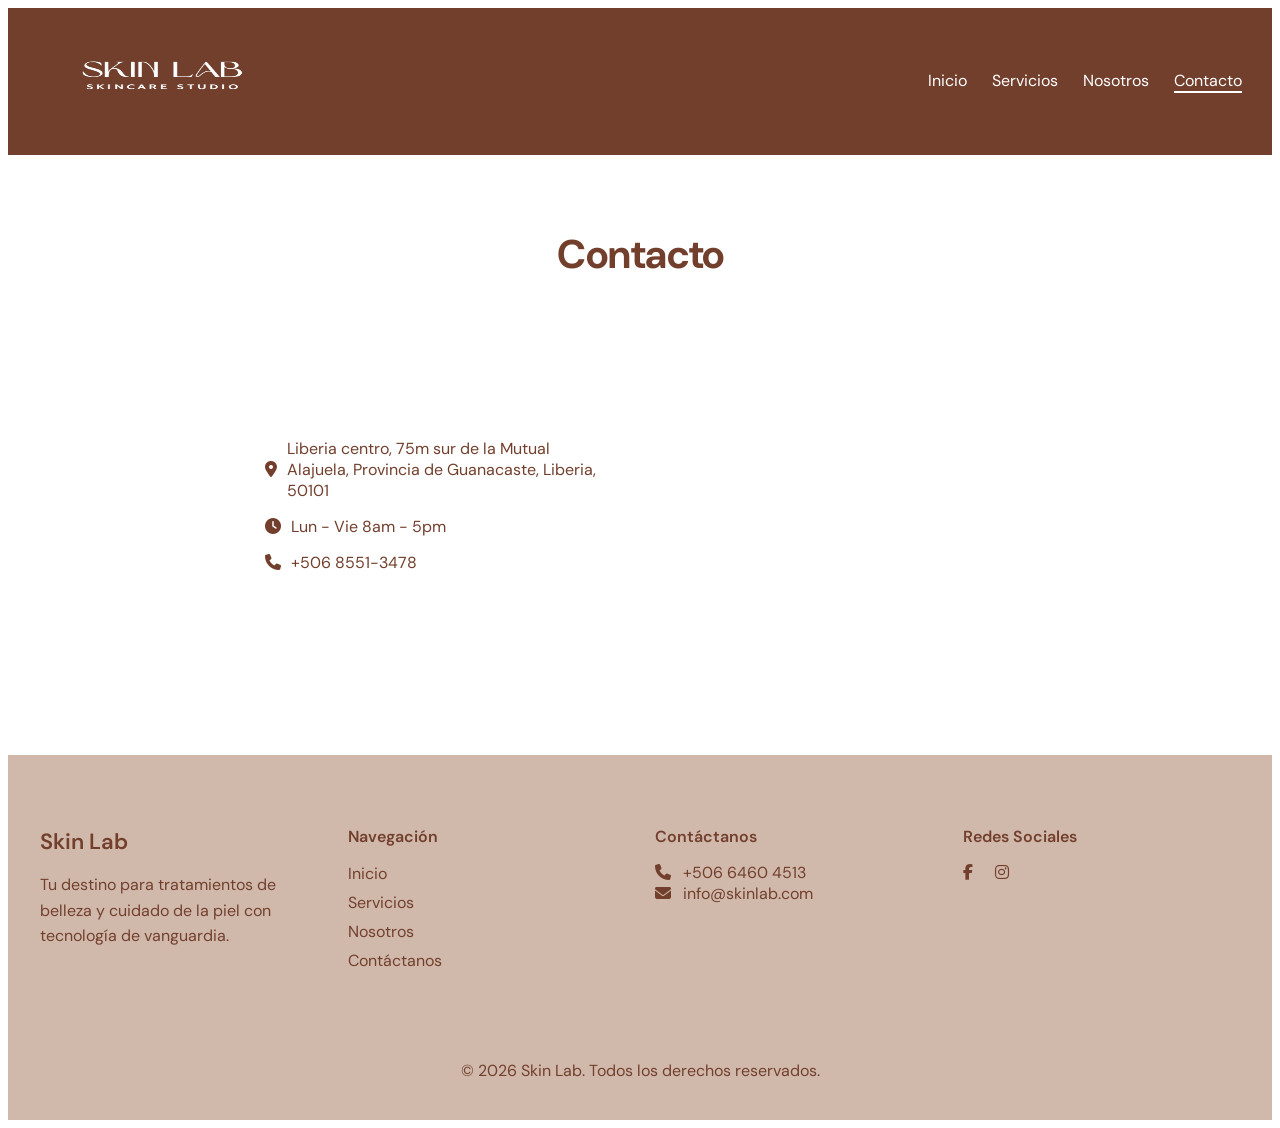
==== contacto.html @ a147cbc6 "Proyecto version 1" ====
<!DOCTYPE html>
<html lang="es">
  <head>
    <meta charset="UTF-8" />
    <meta name="viewport" content="width=device-width, initial-scale=1.0" />
    <title>SkinLab</title>
    <link rel="shortcut icon" href="imagenes/logopag.png" type="image/x-icon" />

    <link rel="preload" href="css/reset.css" as="style" />
    <link rel="stylesheet" href="css/reset.css" />

    <link rel="preload" href="css/estilos.css" as="style" />
    <link rel="stylesheet" href="css/estilos.css" />
    <link
      rel="stylesheet"
      href="https://cdnjs.cloudflare.com/ajax/libs/font-awesome/6.5.0/css/all.min.css"
    />
  </head>
  <body>
    <!-- Sección Encabezado y menú de navegación -->
    <header class="header">
      <div class="logo">
        <img
          src="imagenes/logo.png"
          width="250"
          height="100"
          alt=""
          srcset=""
        />
      </div>
      <!-- Checkbox oculto -->
      <input type="checkbox" id="menu-toggle" />

      <!-- Icono hamburguesa -->
      <label for="menu-toggle" class="menu-icon">
        <span></span>
        <span></span>
        <span></span>
      </label>

      <!-- Menú -->
      <nav class="nav">
        <a class="nav__link" href="index.html">Inicio</a>
        <a class="nav__link" href="servicios.html">Servicios</a>
        <a class="nav__link" href="nosotros.html">Nosotros</a>
        <a class="nav__link nav__link--active" href="contacto.html">Contacto</a>
      </nav>
    </header>


   <!--  ========== Sección de contenido principal============ -->
    <main>
      <section class="contacto">
  <div class="contacto__container">
    <h1 class="contacto__title">Contacto</h1>

    <div class="contacto__content">
      
      <!-- Primera columna -->
      <div class="contacto__info">
        <ul class="contacto__list">
          
          <li class="contacto__item">
            <i class="fa-solid fa-location-dot contacto__icon"></i>
            <a href="https://maps.google.com" target="_blank" class="contacto__link">
              Liberia centro, 75m sur de la Mutual Alajuela, Provincia de Guanacaste, Liberia, 50101
            </a>
          </li>

          <li class="contacto__item">
            <i class="fa-solid fa-clock contacto__icon"></i>
            <a href="#" class="contacto__link">
              Lun - Vie 8am - 5pm
            </a>
          </li>

          <li class="contacto__item">
            <i class="fa-solid fa-phone contacto__icon"></i>
            <a href="tel:+50685513478" class="contacto__link">
              +506 8551-3478
            </a>
          </li>

        </ul>
      </div>

      <!-- Segunda columna -->
      <div class="contacto__map">
        <iframe class="contacto__iframe" src="https://www.google.com/maps/embed?pb=!1m18!1m12!1m3!1d3921.2956132865966!2d-85.44239442591362!3d10.634127289506157!2m3!1f0!2f0!3f0!3m2!1i1024!2i768!4f13.1!3m3!1m2!1s0x8f757d3a0188696f%3A0xcbc134e7a88d41c4!2sSkin%20Lab!5e0!3m2!1ses-419!2scr!4v1771902107569!5m2!1ses-419!2scr" style="border:0;" allowfullscreen="" loading="lazy" border="1" ></iframe>

      </div>

    </div>
  </div>
</section>
    </main>

    

    <!-- Seccion de footer -->
    <footer class="footer">
      <div class="footer-container">
        <!-- Columna 1 -->
        <div class="footer-box">
          <h3 class="logo">Skin Lab</h3>
          <p>
            Tu destino para tratamientos de belleza y cuidado de la piel con
            tecnología de vanguardia.
          </p>
        </div>

        <!-- Columna 2 -->
        <div class="footer-box">
          <h4>Navegación</h4>
          <ul>
            <li><a href="index.html">Inicio</a></li>
            <li><a href="servicios.html">Servicios</a></li>
            <li><a href="nosotros.html">Nosotros</a></li>
            <li><a href="contacto.html">Contáctanos</a></li>
          </ul>
        </div>

        <!-- Columna 3 -->
        <div class="footer-box">
          <h4>Contáctanos</h4>
          <a href="tel:+50664604513"
            ><i class="fa-solid fa-phone"></i> +506 6460 4513</a
          >
          <a href="mailto:skinlabcr25@gmail.com"
            ><i class="fa-solid fa-envelope"></i> info@skinlab.com</a
          >
        </div>

        <!-- Columna 4 -->
        <div class="footer-box">
          <h4>Redes Sociales</h4>
          <div class="social-icons">
            <a href=""><i class="fa-brands fa-facebook-f"></i></a>
            <a href=""><i class="fa-brands fa-instagram"></i></a>
          </div>
        </div>
      </div>

      <div class="footer-bottom">
        <p>© 2026 Skin Lab. Todos los derechos reservados.</p>
      </div>
    </footer>
  </body>
</html>
---- css/estilos.css ----
/* CSS INICIALES */
/* Variables de colores y fuentes */
@import url("https://fonts.googleapis.com/css2?family=DM+Sans:ital,opsz,wght@0,9..40,100..1000;1,9..40,100..1000&display=swap");

:root {
  --negro: #000;
  --blanco: #ffffff;
  --cafe: #733f2d;
  --cafe2: #8c593b;
  --cafe3: #a67458;
  --cafe4: #bfa08e;
  --cafe5: #bf9673;
  --fuente1: "DM Sans", sans-serif;
}

/* Sirve para trabajar con multiplos de 10px  */
html {
  box-sizing: border-box;
  font-size: 62.5%;
  font-family: var(--fuente1);
}

/* Sirve para que herede el box-sizing a todas las etiquetas */
*,
*::before,
*::after {
  box-sizing: inherit;
}

body {
  font-size: 1.6rem;
}

/* ************************************* CÓDIGO ACÁ********************************** */

/* ===== HEADER GENERAL ===== */

.header {
  background: var(--cafe);
  color: var(--blanco);
  display: flex;
  align-items: center;
  justify-content: space-between;
  padding: 2rem 3rem;
  position: relative;
}

.logo {
  font-size: 2rem;
  font-weight: bold;
}

/* ===== BARRA DE NAVEGACIÓN ===== */

.nav {
  display: flex;
  gap: 25px;
}

.nav a {
  color: white;
  text-decoration: none;
  font-size: 16px;
  transition: 0.3s;
}

.nav a:hover {
  color: #f39c12;
}

.nav__link {
  text-decoration: none;
  color: #dbe913;
  transition: 0.3s ease;
}

/* Hover elegante */
.nav__link:hover {
  opacity: 0.7;
}

/* Estado ACTIVO */
.nav__link--active {
  border-bottom: 0.2rem solid var(--blanco);
}
.nav__link--inactive {
  border-bottom: none;
}

/* CHECKBOX OCULTO */

#menu-toggle {
  display: none;
}

/* ICONO HAMBURGUESA */

.menu-icon {
  display: none;
  flex-direction: column;
  cursor: pointer;
  gap: 5px;
}

.menu-icon span {
  width: 25px;
  height: 3px;
  background: white;
  transition: 0.3s;
}

/* RESPONSIVE MENÚ*/

@media (max-width: 768px) {
  .nav__link--active {
    border-bottom: none;
  }
  /* Mostrar icono */
  .menu-icon {
    display: flex;
  }

  /* Ocultar menú por defecto */
  .nav {
    position: absolute;
    top: 11rem;
    left: 0;
    width: 100%;
    background: var(--cafe);
    flex-direction: column;
    align-items: center;
    max-height: 0;
    overflow: hidden;
    transition: 0.4s ease;
  }

  .nav a {
    padding: 15px 0;
    width: 100%;
    text-align: center;
    border-top: 1px solid #333;
  }

  /* Cuando el checkbox está activo */
  #menu-toggle:checked ~ .nav {
    max-height: 300px;
  }
}

/* ===== FOOTER GENERAL ===== */
.footer {
  background-color: #bfa08ebc;
  color: var(--cafe);
  padding: 5rem 2rem 2rem;
  /* font-family: Arial, sans-serif; */
}

.footer-container {
  display: grid;
  grid-template-columns: repeat(4, 1fr);
  gap: 3rem;
  max-width: 120rem;
  margin: auto;
}

/* Títulos */
.footer h3,
.footer h4 {
  margin-bottom: 1.5rem;
  font-weight: 600;
}

/* Logo */
.logo {
  font-size: 2.2rem;
}

/* Texto */
.footer p {
  font-size: 1.6rem;
  line-height: 1.6;
}

/* Lista */
.footer ul {
  list-style: none;
  padding: 0;
}

.footer ul li {
  margin-bottom: 0.8rem;
}

.footer ul li a {
  text-decoration: none;
  color: var(--cafe);
  transition: 0.3s;
}

.footer ul li a:hover {
  opacity: 0.7;
}

/* Iconos contacto */
.footer i {
  margin-right: 0.8rem;
}

/* Redes sociales */
.social-icons a,
.footer-box a {
  text-decoration: none;
  display: inline-block;
  margin-right: 1rem;
  font-size: 1.6rem;
  color: var(--cafe);
  transition: 0.3s;
}

.social-icons a:hover {
  opacity: 0.7;
}

/* Línea inferior */
.footer-bottom {
  text-align: center;
  border-top: 0rem solid #333;
  margin-top: 4rem;
  padding-top: 1.5rem;
  font-size: 1.3rem;
}

/* ===== RESPONSIVE ===== */
@media (max-width: 768px) {
  .footer-container {
    grid-template-columns: repeat(2, 1fr);
  }
}

/* ===== SECCIOON HERO  ===== */

.hero {
  min-height: 100vh;

  display: flex;
  align-items: center;
  justify-content: center;

  padding: 40px 20px;

  background: white;
}

.hero__container {
  display: flex;
  align-items: center;
  justify-content: space-between;

  gap: 60px;

  max-width: 1100px;
  width: 100%;
}

/* TEXTO */

.hero__content {
  max-width: 50rem;
}

.hero__title {
  font-family: var(--fuente1);
  font-size: 4.8rem;
  color: var(--cafe);
  margin-bottom: 2rem;
  line-height: 1.2;
}

.hero__title span {
  color: var(--color-brown);
}

/* DESCRIPCION */

.hero__description {
  font-size: 1.6rem;
  color: #5a4a3f;
  margin-bottom: 3rem;
  line-height: 1.6;
}

/* BOTON */

.hero__button {
  background: var(--cafe);
  color: var(--blanco);
  border: none;
  padding: 1.4rem 3.2rem;
  font-size: 1.5rem;
  border-radius: 0.6rem;
  cursor: pointer;
  transition: 0.3s;
}

.hero__button:hover {
  background: var(--cafe4);
}

/* IMAGEN */

.hero__image img {
  width: 42rem;
  max-width: 100%;
  display: block;
}

/* RESPONSIVE TABLET */

@media (max-width: 900px) {
  .hero__container {
    flex-direction: column-reverse;
    text-align: center;
  }

  .hero__title {
    font-size: 4.8rem;
  }
}

/* RESPONSIVE MOVIL */

@media (max-width: 480px) {
  .hero {
    padding: 2rem;
  }

  .hero__title {
    font-size: 3.8rem;
  }

  .hero__description {
    font-size: 1.5rem;
  }

  .hero__button {
    width: 100%;
  }
}

/* ============PAGINA CONTACTO=================*/
/* ========================= */
/* MAPA */
/* ========================= */
.contacto {
  background-color: #ffffff;
  padding: 4rem 2rem;
}

.contacto__container {
  max-width: 75rem;
  margin: 0 auto;
}

.contacto__title {
  font-size: 4rem;
  font-weight: 700;
  color:var(--cafe);
  margin-bottom: 3rem;
  text-align: center;
}

.contacto__content {
  display: flex;
  gap: 3rem;
  align-items: center;
  justify-content: space-between;
 
}

.contacto__info {
  flex: 1;
}

.contacto__list {
  list-style: none;
  padding: 0;
  margin: 0;
}

.contacto__item {
  display: flex;
  align-items: center;
  margin-bottom: 1.5rem;
  font-size: 1.6rem;
}

.contacto__icon {
  color: var(--cafe);
  font-size: 1.6rem;
  margin-right: 1rem;
}

.contacto__link {
  text-decoration: none;
  color: var(--cafe);
  transition: opacity 0.3s ease;
}

.contacto__link:hover {
  color: var(--negro);
  opacity: 0.7;
  cursor: pointer;
}

/* MAPA escritorio */
.contacto__map {
  width: 37.5rem; /* 600px */
  flex-shrink: 0;
}

.contacto__iframe {
  width: 100%;
  height: 40rem;
  border:0;
  border-radius: 0.8rem;
}

/* ========================= */
/* TABLET */
/* ========================= */
@media (max-width: 64rem) {
  .contacto__content {
    flex-direction: column;
    align-items: center;
    text-align: center;
  }

  .contacto__info {
    display: flex;
    justify-content: center;
  }

  .contacto__list {
    text-align: left;
  }

  .contacto__map {
    width: 37.5rem;
    max-width: 100%;
  }
}

/* ========================= */
/* MOVIL */
/* ========================= */
@media (max-width: 48rem) {
  .contacto__map {
    width: 100%;
  }

  .contacto__iframe {
    height: 18rem;
  }
}




/* ============PAGINA NOSOTROS=================*/
.info {
  padding: 6rem 2rem;
}

.info__title {
  color: var(--cafe);
  font-size: 4rem;
  margin-bottom: 4rem;
  text-align: center; /* centra el texto */
  width: 100%; /* asegura que ocupe todo el ancho */
}

.info__cards {
  display: flex;
  gap: 3rem;
  justify-content: center;
  align-items: stretch;
  max-width: 100rem;
  margin: 0 auto; /* centra el contenedor de cards */
}

.card {
  flex: 1;
  padding: 3rem 2.5rem;
  border: 0.3rem solid rgba(0, 0, 0, 0.08);
  border-radius: 1.2rem;
  background-color: var(--blanco);
  display: flex;
  flex-direction: column;
  align-items: flex-start;
  transition: transform 0.3s ease, box-shadow 0.3s ease;
}

.card:hover {
  transform: translateY(-0.5rem);
  box-shadow: 0 1rem 2.5rem rgba(0, 0, 0, 0.08);
}

.card__circle {
  width: 6rem;
  height: 6rem;
  border-radius: 50%;
  background-color: var(--cafe5);
  margin-bottom: 2rem;
}

.card__title {
  color: var(--negro);
  font-size: 3rem;
  margin-bottom: 1.5rem;
}

.card__text {
  font-size: 1.5remm;
  line-height: 1.6;
  color: #555;
}

/* RESPONSIVE */

@media (max-width: 768px) {
  .info__cards {
    flex-direction: column;
  }
}
---- css/estilos.css ----
/* CSS INICIALES */
/* Variables de colores y fuentes */
@import url("https://fonts.googleapis.com/css2?family=DM+Sans:ital,opsz,wght@0,9..40,100..1000;1,9..40,100..1000&display=swap");

:root {
  --negro: #000;
  --blanco: #ffffff;
  --cafe: #733f2d;
  --cafe2: #8c593b;
  --cafe3: #a67458;
  --cafe4: #bfa08e;
  --cafe5: #bf9673;
  --fuente1: "DM Sans", sans-serif;
}

/* Sirve para trabajar con multiplos de 10px  */
html {
  box-sizing: border-box;
  font-size: 62.5%;
  font-family: var(--fuente1);
}

/* Sirve para que herede el box-sizing a todas las etiquetas */
*,
*::before,
*::after {
  box-sizing: inherit;
}

body {
  font-size: 1.6rem;
}

/* ************************************* CÓDIGO ACÁ********************************** */

/* ===== HEADER GENERAL ===== */

.header {
  background: var(--cafe);
  color: var(--blanco);
  display: flex;
  align-items: center;
  justify-content: space-between;
  padding: 2rem 3rem;
  position: relative;
}

.logo {
  font-size: 2rem;
  font-weight: bold;
}

/* ===== BARRA DE NAVEGACIÓN ===== */

.nav {
  display: flex;
  gap: 25px;
}

.nav a {
  color: white;
  text-decoration: none;
  font-size: 16px;
  transition: 0.3s;
}

.nav a:hover {
  color: #f39c12;
}

.nav__link {
  text-decoration: none;
  color: #dbe913;
  transition: 0.3s ease;
}

/* Hover elegante */
.nav__link:hover {
  opacity: 0.7;
}

/* Estado ACTIVO */
.nav__link--active {
  border-bottom: 0.2rem solid var(--blanco);
}
.nav__link--inactive {
  border-bottom: none;
}

/* CHECKBOX OCULTO */

#menu-toggle {
  display: none;
}

/* ICONO HAMBURGUESA */

.menu-icon {
  display: none;
  flex-direction: column;
  cursor: pointer;
  gap: 5px;
}

.menu-icon span {
  width: 25px;
  height: 3px;
  background: white;
  transition: 0.3s;
}

/* RESPONSIVE MENÚ*/

@media (max-width: 768px) {
  .nav__link--active {
    border-bottom: none;
  }
  /* Mostrar icono */
  .menu-icon {
    display: flex;
  }

  /* Ocultar menú por defecto */
  .nav {
    position: absolute;
    top: 11rem;
    left: 0;
    width: 100%;
    background: var(--cafe);
    flex-direction: column;
    align-items: center;
    max-height: 0;
    overflow: hidden;
    transition: 0.4s ease;
  }

  .nav a {
    padding: 15px 0;
    width: 100%;
    text-align: center;
    border-top: 1px solid #333;
  }

  /* Cuando el checkbox está activo */
  #menu-toggle:checked ~ .nav {
    max-height: 300px;
  }
}

/* ===== FOOTER GENERAL ===== */
.footer {
  background-color: #bfa08ebc;
  color: var(--cafe);
  padding: 5rem 2rem 2rem;
  /* font-family: Arial, sans-serif; */
}

.footer-container {
  display: grid;
  grid-template-columns: repeat(4, 1fr);
  gap: 3rem;
  max-width: 120rem;
  margin: auto;
}

/* Títulos */
.footer h3,
.footer h4 {
  margin-bottom: 1.5rem;
  font-weight: 600;
}

/* Logo */
.logo {
  font-size: 2.2rem;
}

/* Texto */
.footer p {
  font-size: 1.6rem;
  line-height: 1.6;
}

/* Lista */
.footer ul {
  list-style: none;
  padding: 0;
}

.footer ul li {
  margin-bottom: 0.8rem;
}

.footer ul li a {
  text-decoration: none;
  color: var(--cafe);
  transition: 0.3s;
}

.footer ul li a:hover {
  opacity: 0.7;
}

/* Iconos contacto */
.footer i {
  margin-right: 0.8rem;
}

/* Redes sociales */
.social-icons a,
.footer-box a {
  text-decoration: none;
  display: inline-block;
  margin-right: 1rem;
  font-size: 1.6rem;
  color: var(--cafe);
  transition: 0.3s;
}

.social-icons a:hover {
  opacity: 0.7;
}

/* Línea inferior */
.footer-bottom {
  text-align: center;
  border-top: 0rem solid #333;
  margin-top: 4rem;
  padding-top: 1.5rem;
  font-size: 1.3rem;
}

/* ===== RESPONSIVE ===== */
@media (max-width: 768px) {
  .footer-container {
    grid-template-columns: repeat(2, 1fr);
  }
}

/* ===== SECCIOON HERO  ===== */

.hero {
  min-height: 100vh;

  display: flex;
  align-items: center;
  justify-content: center;

  padding: 40px 20px;

  background: white;
}

.hero__container {
  display: flex;
  align-items: center;
  justify-content: space-between;

  gap: 60px;

  max-width: 1100px;
  width: 100%;
}

/* TEXTO */

.hero__content {
  max-width: 50rem;
}

.hero__title {
  font-family: var(--fuente1);
  font-size: 4.8rem;
  color: var(--cafe);
  margin-bottom: 2rem;
  line-height: 1.2;
}

.hero__title span {
  color: var(--color-brown);
}

/* DESCRIPCION */

.hero__description {
  font-size: 1.6rem;
  color: #5a4a3f;
  margin-bottom: 3rem;
  line-height: 1.6;
}

/* BOTON */

.hero__button {
  background: var(--cafe);
  color: var(--blanco);
  border: none;
  padding: 1.4rem 3.2rem;
  font-size: 1.5rem;
  border-radius: 0.6rem;
  cursor: pointer;
  transition: 0.3s;
}

.hero__button:hover {
  background: var(--cafe4);
}

/* IMAGEN */

.hero__image img {
  width: 42rem;
  max-width: 100%;
  display: block;
}

/* RESPONSIVE TABLET */

@media (max-width: 900px) {
  .hero__container {
    flex-direction: column-reverse;
    text-align: center;
  }

  .hero__title {
    font-size: 4.8rem;
  }
}

/* RESPONSIVE MOVIL */

@media (max-width: 480px) {
  .hero {
    padding: 2rem;
  }

  .hero__title {
    font-size: 3.8rem;
  }

  .hero__description {
    font-size: 1.5rem;
  }

  .hero__button {
    width: 100%;
  }
}

/* ============PAGINA CONTACTO=================*/
/* ========================= */
/* MAPA */
/* ========================= */
.contacto {
  background-color: #ffffff;
  padding: 4rem 2rem;
}

.contacto__container {
  max-width: 75rem;
  margin: 0 auto;
}

.contacto__title {
  font-size: 4rem;
  font-weight: 700;
  color:var(--cafe);
  margin-bottom: 3rem;
  text-align: center;
}

.contacto__content {
  display: flex;
  gap: 3rem;
  align-items: center;
  justify-content: space-between;
 
}

.contacto__info {
  flex: 1;
}

.contacto__list {
  list-style: none;
  padding: 0;
  margin: 0;
}

.contacto__item {
  display: flex;
  align-items: center;
  margin-bottom: 1.5rem;
  font-size: 1.6rem;
}

.contacto__icon {
  color: var(--cafe);
  font-size: 1.6rem;
  margin-right: 1rem;
}

.contacto__link {
  text-decoration: none;
  color: var(--cafe);
  transition: opacity 0.3s ease;
}

.contacto__link:hover {
  color: var(--negro);
  opacity: 0.7;
  cursor: pointer;
}

/* MAPA escritorio */
.contacto__map {
  width: 37.5rem; /* 600px */
  flex-shrink: 0;
}

.contacto__iframe {
  width: 100%;
  height: 40rem;
  border:0;
  border-radius: 0.8rem;
}

/* ========================= */
/* TABLET */
/* ========================= */
@media (max-width: 64rem) {
  .contacto__content {
    flex-direction: column;
    align-items: center;
    text-align: center;
  }

  .contacto__info {
    display: flex;
    justify-content: center;
  }

  .contacto__list {
    text-align: left;
  }

  .contacto__map {
    width: 37.5rem;
    max-width: 100%;
  }
}

/* ========================= */
/* MOVIL */
/* ========================= */
@media (max-width: 48rem) {
  .contacto__map {
    width: 100%;
  }

  .contacto__iframe {
    height: 18rem;
  }
}




/* ============PAGINA NOSOTROS=================*/
.info {
  padding: 6rem 2rem;
}

.info__title {
  color: var(--cafe);
  font-size: 4rem;
  margin-bottom: 4rem;
  text-align: center; /* centra el texto */
  width: 100%; /* asegura que ocupe todo el ancho */
}

.info__cards {
  display: flex;
  gap: 3rem;
  justify-content: center;
  align-items: stretch;
  max-width: 100rem;
  margin: 0 auto; /* centra el contenedor de cards */
}

.card {
  flex: 1;
  padding: 3rem 2.5rem;
  border: 0.3rem solid rgba(0, 0, 0, 0.08);
  border-radius: 1.2rem;
  background-color: var(--blanco);
  display: flex;
  flex-direction: column;
  align-items: flex-start;
  transition: transform 0.3s ease, box-shadow 0.3s ease;
}

.card:hover {
  transform: translateY(-0.5rem);
  box-shadow: 0 1rem 2.5rem rgba(0, 0, 0, 0.08);
}

.card__circle {
  width: 6rem;
  height: 6rem;
  border-radius: 50%;
  background-color: var(--cafe5);
  margin-bottom: 2rem;
}

.card__title {
  color: var(--negro);
  font-size: 3rem;
  margin-bottom: 1.5rem;
}

.card__text {
  font-size: 1.5remm;
  line-height: 1.6;
  color: #555;
}

/* RESPONSIVE */

@media (max-width: 768px) {
  .info__cards {
    flex-direction: column;
  }
}
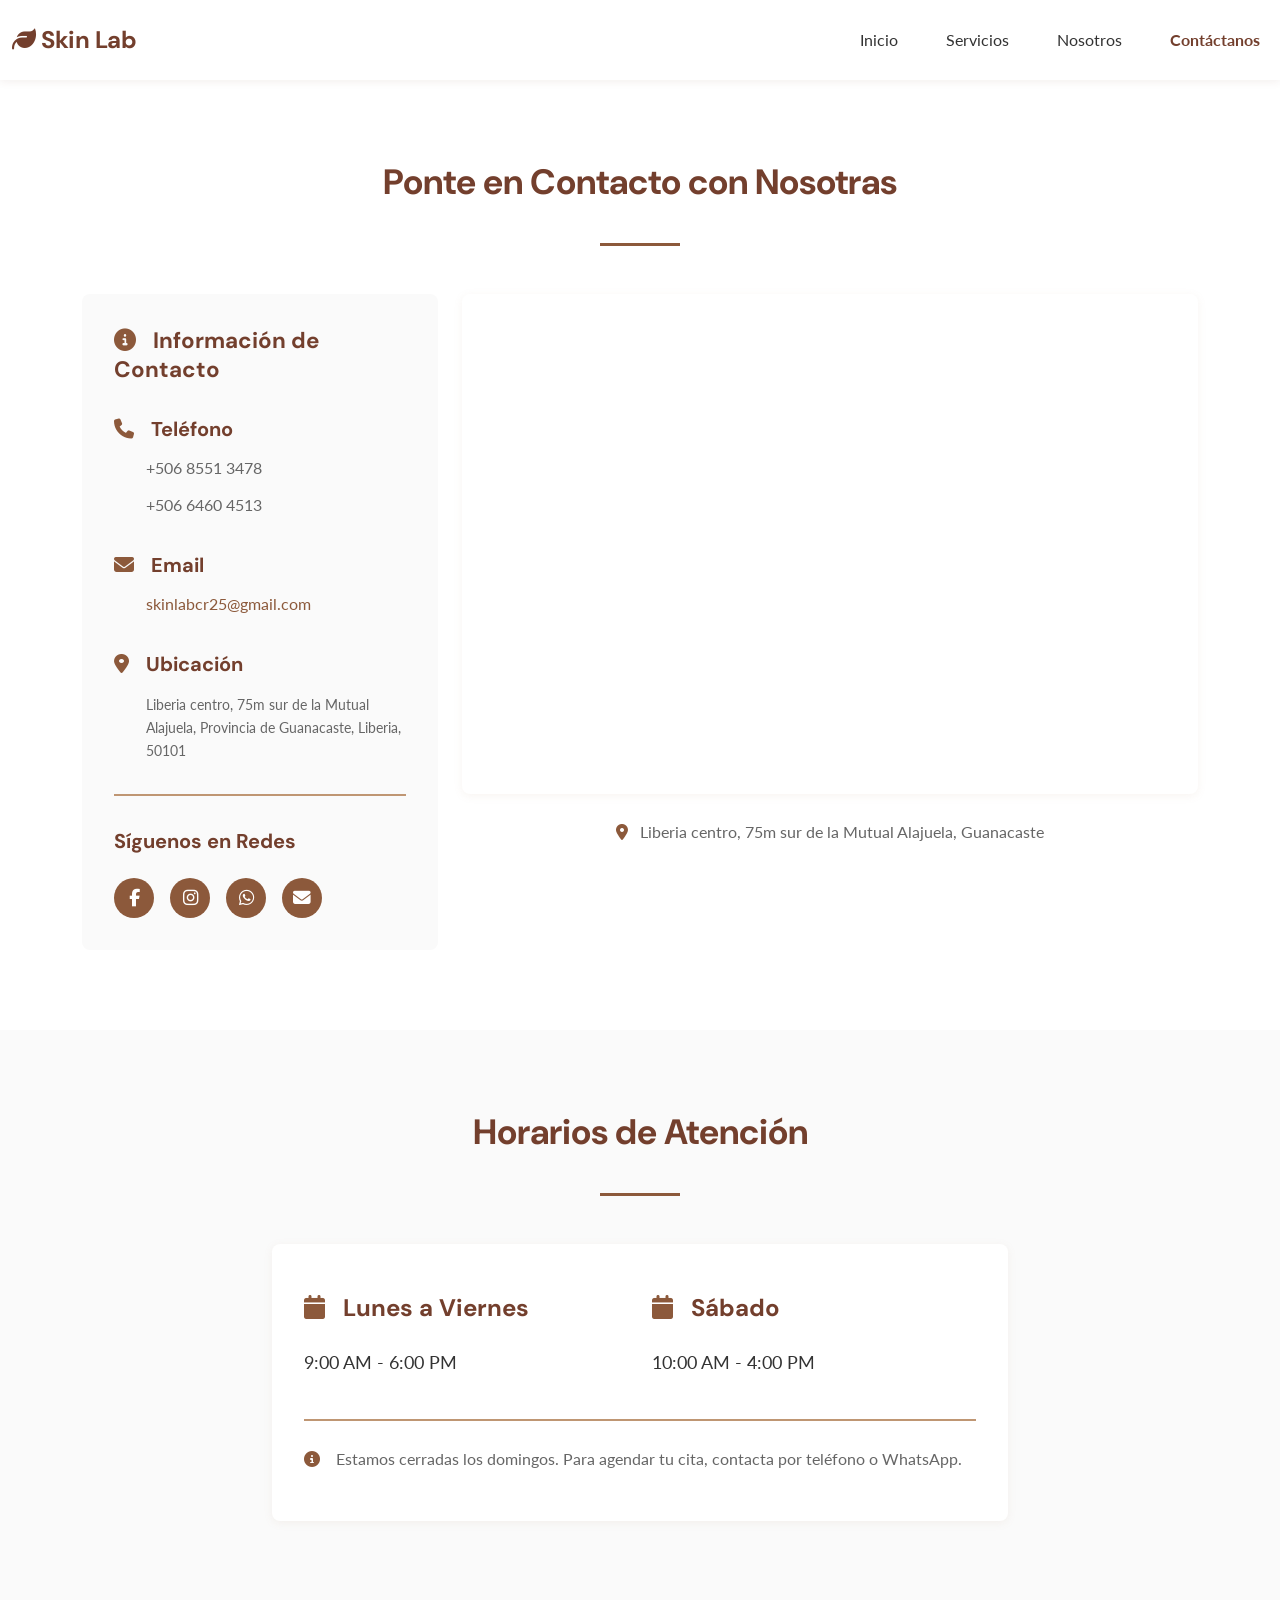
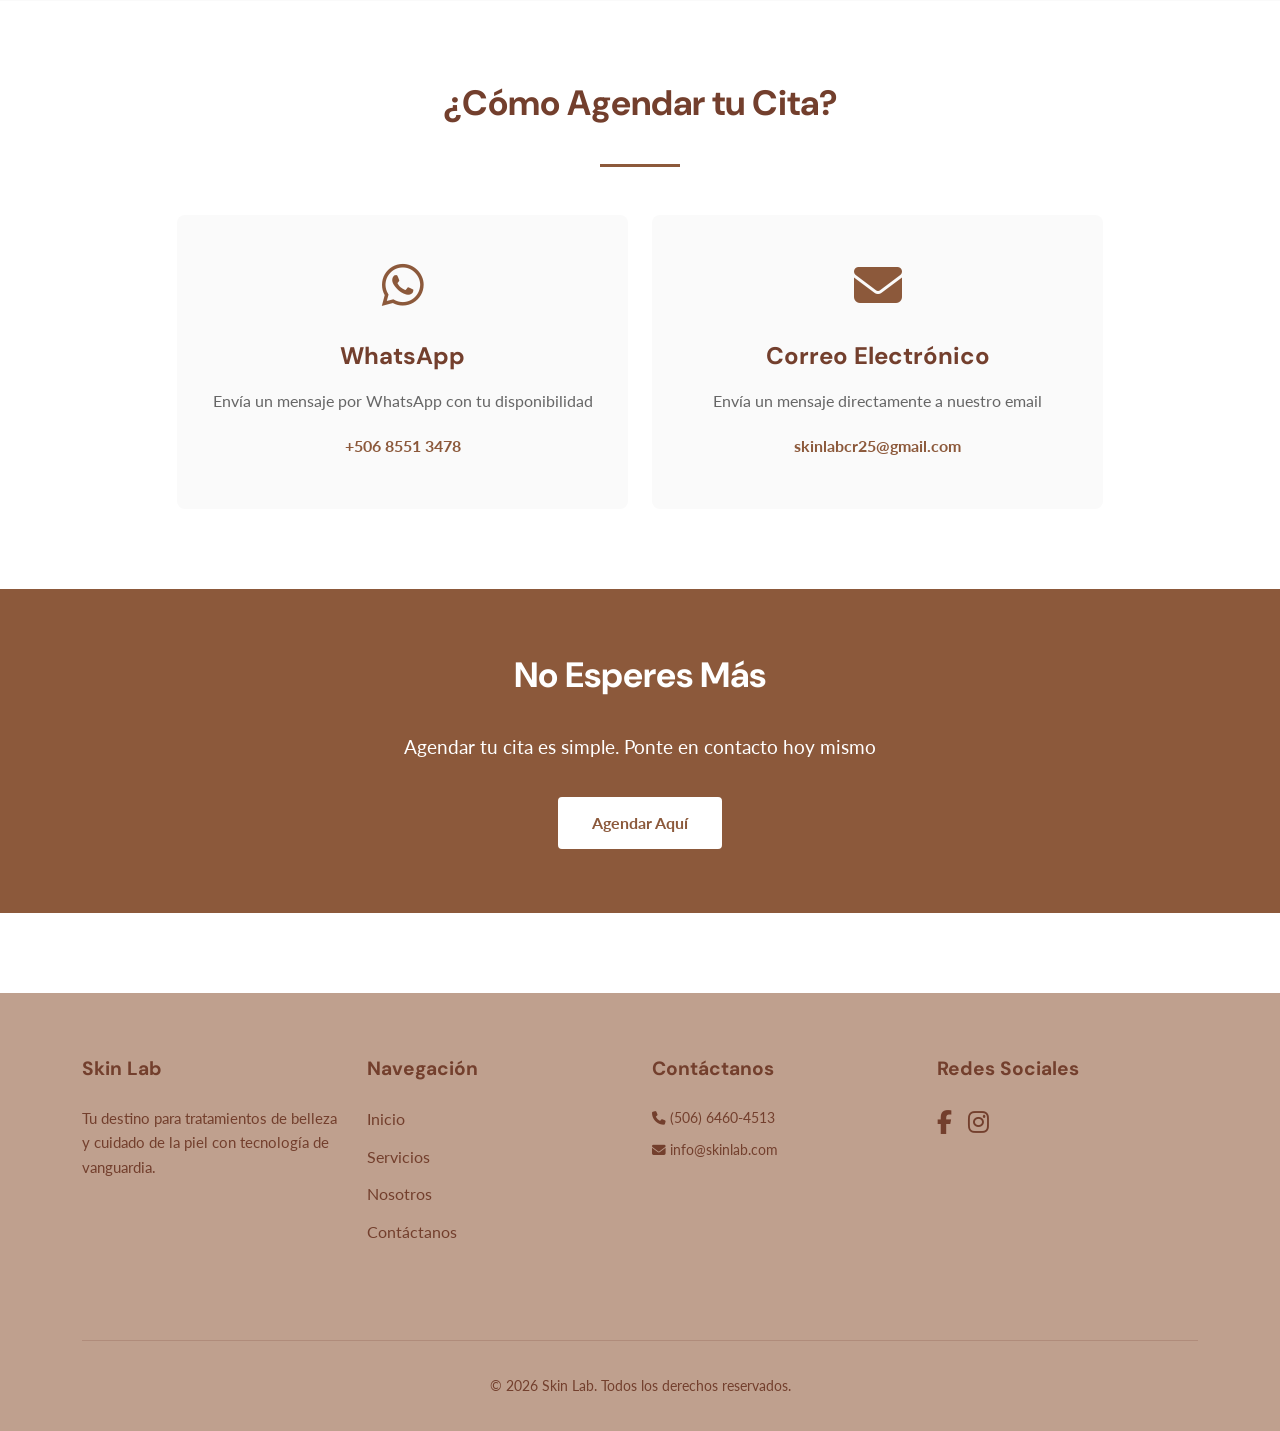
==== commit 680441c7: "Nuevo proyecto adriiana" ====
--- a/contacto.html
+++ b/contacto.html
@@ -1,117 +1,243 @@
 <!DOCTYPE html>
 <html lang="es">
-  <head>
-    <meta charset="UTF-8" />
-    <meta name="viewport" content="width=device-width, initial-scale=1.0" />
-    <title>SkinLab</title>
-    <link rel="shortcut icon" href="imagenes/logopag.png" type="image/x-icon" />
-
-    <link rel="preload" href="css/reset.css" as="style" />
-    <link rel="stylesheet" href="css/reset.css" />
-
-    <link rel="preload" href="css/estilos.css" as="style" />
-    <link rel="stylesheet" href="css/estilos.css" />
-    <link
-      rel="stylesheet"
-      href="https://cdnjs.cloudflare.com/ajax/libs/font-awesome/6.5.0/css/all.min.css"
-    />
-  </head>
-  <body>
-    <!-- Sección Encabezado y menú de navegación -->
-    <header class="header">
-      <div class="logo">
-        <img
-          src="imagenes/logo.png"
-          width="250"
-          height="100"
-          alt=""
-          srcset=""
-        />
-      </div>
-      <!-- Checkbox oculto -->
-      <input type="checkbox" id="menu-toggle" />
-
-      <!-- Icono hamburguesa -->
-      <label for="menu-toggle" class="menu-icon">
-        <span></span>
-        <span></span>
-        <span></span>
-      </label>
-
-      <!-- Menú -->
-      <nav class="nav">
-        <a class="nav__link" href="index.html">Inicio</a>
-        <a class="nav__link" href="servicios.html">Servicios</a>
-        <a class="nav__link" href="nosotros.html">Nosotros</a>
-        <a class="nav__link nav__link--active" href="contacto.html">Contacto</a>
-      </nav>
-    </header>
-
-
-   <!--  ========== Sección de contenido principal============ -->
-    <main>
-      <section class="contacto">
-  <div class="contacto__container">
-    <h1 class="contacto__title">Contacto</h1>
-
-    <div class="contacto__content">
-      
-      <!-- Primera columna -->
-      <div class="contacto__info">
-        <ul class="contacto__list">
-          
-          <li class="contacto__item">
-            <i class="fa-solid fa-location-dot contacto__icon"></i>
-            <a href="https://maps.google.com" target="_blank" class="contacto__link">
-              Liberia centro, 75m sur de la Mutual Alajuela, Provincia de Guanacaste, Liberia, 50101
-            </a>
-          </li>
-
-          <li class="contacto__item">
-            <i class="fa-solid fa-clock contacto__icon"></i>
-            <a href="#" class="contacto__link">
-              Lun - Vie 8am - 5pm
-            </a>
-          </li>
-
-          <li class="contacto__item">
-            <i class="fa-solid fa-phone contacto__icon"></i>
-            <a href="tel:+50685513478" class="contacto__link">
-              +506 8551-3478
-            </a>
-          </li>
-
+<head>
+  <meta charset="UTF-8">
+  <meta name="viewport" content="width=device-width, initial-scale=1.0">
+  <title>Contacto - Skin Lab</title>
+  
+  <!-- Bootstrap 5 CSS -->
+  <link href="https://cdn.jsdelivr.net/npm/bootstrap@5.3.0/dist/css/bootstrap.min.css" rel="stylesheet">
+  
+  <!-- Font Awesome para iconografía -->
+  <link rel="stylesheet" href="https://cdnjs.cloudflare.com/ajax/libs/font-awesome/6.5.1/css/all.min.css">
+  
+  <!-- Hoja de estilos personalizada -->
+  <link rel="stylesheet" href="css/style.css">
+</head>
+<body>
+  <!-- ============================================
+       HEADER Y NAVEGACIÓN
+       ============================================ -->
+  <nav class="navbar navbar-expand-lg navbar-light sticky-top">
+    <div class="container-fluid">
+      <a class="navbar-brand" href="index.html">
+        <i class="fas fa-leaf"></i> Skin Lab
+      </a>
+      <button class="navbar-toggler" type="button" data-bs-toggle="collapse" data-bs-target="#navbarNav" 
+              aria-controls="navbarNav" aria-expanded="false" aria-label="Toggle navigation">
+        <span class="navbar-toggler-icon"></span>
+      </button>
+      <div class="collapse navbar-collapse" id="navbarNav">
+        <ul class="navbar-nav ms-auto">
+          <li class="nav-item">
+            <a class="nav-link" href="index.html">Inicio</a>
+          </li>
+          <li class="nav-item">
+            <a class="nav-link" href="servicios.html">Servicios</a>
+          </li>
+          <li class="nav-item">
+            <a class="nav-link" href="nosotros.html">Nosotros</a>
+          </li>
+          <li class="nav-item">
+            <a class="nav-link active" href="contacto.html">Contáctanos</a>
+          </li>
         </ul>
       </div>
-
-      <!-- Segunda columna -->
-      <div class="contacto__map">
-        <iframe class="contacto__iframe" src="https://www.google.com/maps/embed?pb=!1m18!1m12!1m3!1d3921.2956132865966!2d-85.44239442591362!3d10.634127289506157!2m3!1f0!2f0!3f0!3m2!1i1024!2i768!4f13.1!3m3!1m2!1s0x8f757d3a0188696f%3A0xcbc134e7a88d41c4!2sSkin%20Lab!5e0!3m2!1ses-419!2scr!4v1771902107569!5m2!1ses-419!2scr" style="border:0;" allowfullscreen="" loading="lazy" border="1" ></iframe>
-
-      </div>
-
-    </div>
-  </div>
-</section>
-    </main>
-
-    
-
-    <!-- Seccion de footer -->
-    <footer class="footer">
-      <div class="footer-container">
-        <!-- Columna 1 -->
-        <div class="footer-box">
-          <h3 class="logo">Skin Lab</h3>
-          <p>
-            Tu destino para tratamientos de belleza y cuidado de la piel con
-            tecnología de vanguardia.
+    </div>
+  </nav>
+
+  <!-- ============================================
+       SECCIÓN CONTACTO
+       ============================================ -->
+  <section class="contact-section">
+    <div class="container">
+      <div class="section-title">
+        <h2>Ponte en Contacto con Nosotras</h2>
+      </div>
+
+      <div class="row">
+        <!-- Información de Contacto -->
+        <div class="col-lg-4 mb-5 mb-lg-0">
+          <div style="padding: 2rem; background-color: var(--color-background); border-radius: 8px; height: 100%;">
+            <h3 style="color: var(--color-primary-dark); margin-bottom: 2rem; font-size: 1.4rem;">
+              <i class="fas fa-info-circle" style="color: var(--color-primary); margin-right: 0.75rem;"></i>
+              Información de Contacto
+            </h3>
+
+            <div style="margin-bottom: 2rem;">
+              <h5 style="color: var(--color-primary-dark); margin-bottom: 0.75rem;">
+                <i class="fas fa-phone" style="color: var(--color-primary); margin-right: 0.75rem;"></i>
+                Teléfono
+              </h5>
+              <p style="margin: 0.5rem 0; padding-left: 2rem;">+506 8551 3478</p>
+              <p style="margin: 0.5rem 0; padding-left: 2rem;">+506 6460 4513</p>
+            </div>
+
+            <div style="margin-bottom: 2rem;">
+              <h5 style="color: var(--color-primary-dark); margin-bottom: 0.75rem;">
+                <i class="fas fa-envelope" style="color: var(--color-primary); margin-right: 0.75rem;"></i>
+                Email
+              </h5>
+              <p style="margin: 0.5rem 0; padding-left: 2rem;">
+                <a href="mailto:skinlabcr25@gmail.com" style="color: var(--color-primary); text-decoration: none;">
+                  skinlabcr25@gmail.com
+                </a>
+              </p>
+            </div>
+
+            <div style="margin-bottom: 2rem;">
+              <h5 style="color: var(--color-primary-dark); margin-bottom: 1rem;">
+                <i class="fas fa-map-marker-alt" style="color: var(--color-primary); margin-right: 0.75rem;"></i>
+                Ubicación
+              </h5>
+              <p style="padding-left: 2rem; font-size: 0.9rem; line-height: 1.6;">Liberia centro, 75m sur de la Mutual Alajuela, Provincia de Guanacaste, Liberia, 50101</p>
+            </div>
+
+            <div style="margin-top: 2rem; padding-top: 2rem; border-top: 2px solid var(--color-border);">
+              <h5 style="color: var(--color-primary-dark); margin-bottom: 1rem;">Síguenos en Redes</h5>
+              <div class="social-links" style="justify-content: flex-start;">
+                <a href="https://www.facebook.com" target="_blank" rel="noopener noreferrer" title="Facebook">
+                  <i class="fab fa-facebook-f"></i>
+                </a>
+                <a href="https://www.instagram.com/skin_lab.cr" target="_blank" rel="noopener noreferrer" title="Instagram">
+                  <i class="fab fa-instagram"></i>
+                </a>
+                <a href="https://wa.me/506" target="_blank" rel="noopener noreferrer" title="WhatsApp">
+                  <i class="fab fa-whatsapp"></i>
+                </a>
+                <a href="mailto:skinlabcr25@gmail.com" title="Email">
+                  <i class="fas fa-envelope"></i>
+                </a>
+              </div>
+            </div>
+          </div>
+        </div>
+
+        <!-- Mapa de Ubicación -->
+        <div class="col-lg-8">
+          <div style="border-radius: 8px; overflow: hidden; box-shadow: 0 2px 8px rgba(191, 150, 115, 0.1); height: 500px;">
+            <iframe width="100%" height="100%" frameborder="0" style="border:0" 
+              src="https://www.google.com/maps/embed?pb=!1m18!1m12!1m3!1d3915.8437627163835!2d-85.43976!3d10.637197!2m3!1f0!2f0!3f0!3m2!1i1024!2i768!4f13.1!3m3!1m2!1s0x8f71d4d4d4d4d4d5%3A0x0000000000000000!2sLiberia%2C%20Costa%20Rica!5e0!3m2!1ses!2scr!4v1234567890" 
+              allowfullscreen="" loading="lazy" referrerpolicy="no-referrer-when-downgrade"></iframe>
+          </div>
+          <p style="text-align: center; margin-top: 1.5rem; color: var(--color-text-light);">
+            <i class="fas fa-map-marker-alt" style="color: var(--color-primary); margin-right: 0.5rem;"></i>
+            Liberia centro, 75m sur de la Mutual Alajuela, Guanacaste
           </p>
         </div>
-
-        <!-- Columna 2 -->
-        <div class="footer-box">
-          <h4>Navegación</h4>
+      </div>
+    </div>
+  </section>
+
+  <!-- ============================================
+       SECCIÓN DE HORARIOS
+       ============================================ -->
+  <section style="padding: 5rem 0; background-color: var(--color-background);">
+    <div class="container">
+      <div class="section-title">
+        <h2>Horarios de Atención</h2>
+      </div>
+
+      <div class="row">
+        <div class="col-md-8 mx-auto">
+          <div style="background-color: var(--color-white); padding: 3rem 2rem; border-radius: 8px; box-shadow: 0 2px 8px rgba(191, 150, 115, 0.1);">
+            <div class="row">
+              <div class="col-md-6">
+                <h4 style="color: var(--color-primary-dark); margin-bottom: 1.5rem;">
+                  <i class="fas fa-calendar" style="color: var(--color-primary); margin-right: 0.75rem;"></i>
+                  Lunes a Viernes
+                </h4>
+                <p style="font-size: 1.1rem; color: var(--color-text-dark);">9:00 AM - 6:00 PM</p>
+              </div>
+              <div class="col-md-6">
+                <h4 style="color: var(--color-primary-dark); margin-bottom: 1.5rem;">
+                  <i class="fas fa-calendar" style="color: var(--color-primary); margin-right: 0.75rem;"></i>
+                  Sábado
+                </h4>
+                <p style="font-size: 1.1rem; color: var(--color-text-dark);">10:00 AM - 4:00 PM</p>
+              </div>
+            </div>
+            <div style="margin-top: 1.5rem; padding-top: 1.5rem; border-top: 2px solid var(--color-border);">
+              <p style="color: var(--color-text-light); margin: 0;">
+                <i class="fas fa-info-circle" style="color: var(--color-primary); margin-right: 0.75rem;"></i>
+                Estamos cerradas los domingos. Para agendar tu cita, contacta por teléfono o WhatsApp.
+              </p>
+            </div>
+          </div>
+        </div>
+      </div>
+    </div>
+  </section>
+
+  <!-- ============================================
+       CÓMO AGENDAR
+       ============================================ -->
+  <section style="padding: 5rem 0; background-color: var(--color-white);">
+    <div class="container">
+      <div class="section-title">
+        <h2>¿Cómo Agendar tu Cita?</h2>
+      </div>
+
+      <div class="row">
+        <div class="col-md-10 mx-auto">
+          <div class="row g-4">
+            <div class="col-md-6">
+              <div style="text-align: center; padding: 2rem; background-color: var(--color-background); border-radius: 8px;">
+                <div style="font-size: 3rem; color: var(--color-primary); margin-bottom: 1rem;">
+                  <i class="fab fa-whatsapp"></i>
+                </div>
+                <h4 style="color: var(--color-primary-dark); margin-bottom: 1rem;">WhatsApp</h4>
+                <p style="margin-bottom: 1rem;">Envía un mensaje por WhatsApp con tu disponibilidad</p>
+                <p style="font-weight: 700; color: var(--color-primary);">+506 8551 3478</p>
+              </div>
+            </div>
+
+            <div class="col-md-6">
+              <div style="text-align: center; padding: 2rem; background-color: var(--color-background); border-radius: 8px;">
+                <div style="font-size: 3rem; color: var(--color-primary); margin-bottom: 1rem;">
+                  <i class="fas fa-envelope"></i>
+                </div>
+                <h4 style="color: var(--color-primary-dark); margin-bottom: 1rem;">Correo Electrónico</h4>
+                <p style="margin-bottom: 1rem;">Envía un mensaje directamente a nuestro email</p>
+                <p style="font-weight: 700; color: var(--color-primary);">skinlabcr25@gmail.com</p>
+              </div>
+            </div>
+          </div>
+        </div>
+      </div>
+    </div>
+  </section>
+
+  <!-- ============================================
+       SECCIÓN CALL TO ACTION
+       ============================================ -->
+  <section class="cta-section">
+    <div class="container">
+      <div class="row">
+        <div class="col-lg-8 mx-auto">
+          <h2>No Esperes Más</h2>
+          <p>Agendar tu cita es simple. Ponte en contacto hoy mismo</p>
+          <a href="https://wa.me/50685513478" target="_blank"class="btn btn-cta" >Agendar Aquí</a>
+        </div>
+      </div>
+    </div>
+  </section>
+
+  <!-- ============================================
+       FOOTER
+       ============================================ -->
+  <footer class="footer">
+    <div class="container">
+      <div class="row footer-content">
+        <!-- Skin Lab Info -->
+        <div class="col-6 col-md-3 footer-section">
+          <h5>Skin Lab</h5>
+          <p style="font-size: 0.95rem; line-height: 1.6;">Tu destino para tratamientos de belleza y cuidado de la piel con tecnología de vanguardia.</p>
+        </div>
+
+        <!-- Navegación -->
+        <div class="col-6 col-md-3 footer-section">
+          <h5>Navegación</h5>
           <ul>
             <li><a href="index.html">Inicio</a></li>
             <li><a href="servicios.html">Servicios</a></li>
@@ -120,30 +246,37 @@
           </ul>
         </div>
 
-        <!-- Columna 3 -->
-        <div class="footer-box">
-          <h4>Contáctanos</h4>
-          <a href="tel:+50664604513"
-            ><i class="fa-solid fa-phone"></i> +506 6460 4513</a
-          >
-          <a href="mailto:skinlabcr25@gmail.com"
-            ><i class="fa-solid fa-envelope"></i> info@skinlab.com</a
-          >
-        </div>
-
-        <!-- Columna 4 -->
-        <div class="footer-box">
-          <h4>Redes Sociales</h4>
-          <div class="social-icons">
-            <a href=""><i class="fa-brands fa-facebook-f"></i></a>
-            <a href=""><i class="fa-brands fa-instagram"></i></a>
-          </div>
-        </div>
-      </div>
-
+        <!-- Contacto -->
+        <div class="col-6 col-md-3 footer-section">
+          <h5>Contáctanos</h5>
+          <div class="footer-contact">
+            <p><i class="fas fa-phone"></i> (506) 6460-4513</p>
+            <p><i class="fas fa-envelope"></i> info@skinlab.com</p>
+          </div>
+        </div>
+
+        <!-- Redes Sociales -->
+        <div class="col-6 col-md-3 footer-section">
+          <h5>Redes Sociales</h5>
+          <div class="footer-social" style="justify-content: flex-start; gap: 1rem;">
+            <a href="https://www.facebook.com" target="_blank" rel="noopener noreferrer" title="Facebook" style="width: auto; height: auto; background: none; border-radius: 0;">
+              <i class="fab fa-facebook-f" style="font-size: 1.5rem;"></i>
+            </a>
+            <a href="https://www.instagram.com/skin_lab.cr" target="_blank" rel="noopener noreferrer" title="Instagram" style="width: auto; height: auto; background: none; border-radius: 0;">
+              <i class="fab fa-instagram" style="font-size: 1.5rem;"></i>
+            </a>
+          </div>
+        </div>
+      </div>
+
+      <!-- Footer Bottom -->
       <div class="footer-bottom">
-        <p>© 2026 Skin Lab. Todos los derechos reservados.</p>
-      </div>
-    </footer>
-  </body>
+        <p>&copy; 2026 Skin Lab. Todos los derechos reservados.</p>
+      </div>
+    </div>
+  </footer>
+
+  <!-- Bootstrap 5 JS -->
+  <script src="https://cdn.jsdelivr.net/npm/bootstrap@5.3.0/dist/js/bootstrap.bundle.min.js"></script>
+</body>
 </html>
--- a/css/style.css
+++ b/css/style.css
@@ -0,0 +1,865 @@
+/* =============(=====================================
+   SKIN LAB - ESTILOS PRINCIPALES
+   CSS3 Minimalista y Responsive
+   ============================================ */
+
+/* Importar fuentes de Google Fonts */
+@import url('https://fonts.googleapis.com/css2?family=DM+Sans:wght@400;500;700&family=Lato:wght@300;400;700&display=swap');
+
+/* ============================================
+   VARIABLES Y COLORES
+   ============================================ */
+:root {
+  --color-white: #FFFFFF;
+  --color-primary: #8C593B;
+  --color-primary-dark: #733F2D;
+  --color-complementary-1: #A67458;
+  --color-complementary-2: #BFA08E;
+  --color-complementary-3: #BF9673;
+  --color-text-dark: #333333;
+  --color-text-light: #666666;
+  --color-background: #FAFAFA;
+  --color-border: #BF9673;
+  
+  /* Tipografía */
+  --font-title: 'DM Sans', sans-serif;
+  --font-body: 'Lato', sans-serif;
+}
+
+/* ============================================
+   RESET Y ESTILOS BASE
+   ============================================ */
+* {
+  margin: 0;
+  padding: 0;
+  box-sizing: border-box;
+}
+
+html {
+  scroll-behavior: smooth;
+}
+
+body {
+  font-family: var(--font-body);
+  color: var(--color-text-dark);
+  background-color: var(--color-white);
+  line-height: 1.6;
+  font-weight: 400;
+}
+
+/* ============================================
+   TIPOGRAFÍA
+   ============================================ */
+h1, h2, h3, h4, h5, h6 {
+  font-family: var(--font-title);
+  color: var(--color-primary-dark);
+  font-weight: 700;
+  margin-bottom: 1rem;
+  line-height: 1.3;
+}
+
+h1 {
+  font-size: 3rem;
+  font-weight: 700;
+}
+
+h2 {
+  font-size: 2.2rem;
+  font-weight: 700;
+}
+
+h3 {
+  font-size: 1.5rem;
+  font-weight: 700;
+}
+
+p {
+  font-size: 1rem;
+  color: var(--color-text-light);
+  font-weight: 400;
+  line-height: 1.8;
+}
+
+/* ============================================
+   HEADER Y NAVEGACIÓN
+   ============================================ */
+.navbar {
+  background-color: var(--color-white);
+  box-shadow: 0 2px 8px rgba(115, 63, 45, 0.08);
+  padding: 1rem 0;
+}
+
+.navbar-brand {
+  font-family: var(--font-title);
+  font-size: 1.5rem;
+  font-weight: 700;
+  color: var(--color-primary-dark) !important;
+  letter-spacing: -0.5px;
+}
+
+.navbar-nav .nav-link {
+  font-family: var(--font-body);
+  color: var(--color-text-dark) !important;
+  font-weight: 400;
+  margin-left: 2rem;
+  transition: all 0.3s ease;
+  position: relative;
+}
+
+.navbar-nav .nav-link:hover {
+  color: var(--color-primary-dark) !important;
+  font-weight: 700;
+}
+
+.navbar-nav .nav-link.active {
+  color: var(--color-primary-dark) !important;
+  font-weight: 700;
+}
+
+/* Menú hamburguesa */
+.navbar-toggler {
+  border: none;
+  padding: 0.25rem 0.75rem;
+}
+
+.navbar-toggler-icon {
+  background-image: url("data:image/svg+xml,%3csvg xmlns='http://www.w3.org/2000/svg' viewBox='0 0 30 30'%3e%3cpath stroke='%238C593B' stroke-linecap='round' stroke-miterlimit='10' stroke-width='2' d='M4 7h22M4 15h22M4 23h22'/%3e%3c/svg%3e");
+}
+
+/* ============================================
+   SECCIÓN HERO
+   ============================================ */
+.hero {
+  position: relative;
+  height: 600px;
+  background-image: linear-gradient(rgba(115, 63, 45, 0.5), rgba(115, 63, 45, 0.5)), 
+                    url('../images/Facial.jpeg');
+  background-size: cover;
+  background-position: center;
+  background-attachment: fixed;
+  display: flex;
+  align-items: center;
+  justify-content: center;
+  text-align: center;
+  color: var(--color-white);
+  overflow: hidden;
+}
+
+.hero-content {
+  max-width: 700px;
+  z-index: 2;
+  animation: fadeInUp 0.8s ease;
+}
+
+.hero h1 {
+  color: var(--color-white);
+  font-size: 3.5rem;
+  margin-bottom: 1.5rem;
+  text-shadow: 2px 2px 4px rgba(0, 0, 0, 0.2);
+}
+
+.hero p {
+  color: var(--color-white);
+  font-size: 1.2rem;
+  margin-bottom: 2rem;
+  font-weight: 300;
+}
+
+@keyframes fadeInUp {
+  from {
+    opacity: 0;
+    transform: translateY(30px);
+  }
+  to {
+    opacity: 1;
+    transform: translateY(0);
+  }
+}
+
+/* ============================================
+   HERO ALTERNATIVO (sin imagen)
+   ============================================ */
+.hero-simple {
+  position: relative;
+  height: 400px;
+  background-color: var(--color-primary);
+  display: flex;
+  align-items: center;
+  justify-content: center;
+  text-align: center;
+  color: var(--color-white);
+  overflow: hidden;
+}
+
+.hero-simple h1 {
+  color: var(--color-white);
+  font-size: 2.5rem;
+  margin-bottom: 1rem;
+  text-shadow: 2px 2px 4px rgba(0, 0, 0, 0.2);
+}
+
+.hero-simple p {
+  color: var(--color-white);
+  font-size: 1.2rem;
+  font-weight: 300;
+}
+
+/* ============================================
+   BOTONES
+   ============================================ */
+.btn {
+  font-family: var(--font-body);
+  font-weight: 700;
+  padding: 0.75rem 2rem;
+  border-radius: 4px;
+  transition: all 0.3s ease;
+  text-decoration: none;
+  display: inline-block;
+  border: 2px solid var(--color-primary);
+  cursor: pointer;
+  font-size: 1rem;
+}
+
+/* Botón Primario */
+.btn-primary {
+  background-color: var(--color-primary);
+  color: var(--color-white);
+  border-color: var(--color-primary);
+}
+
+.btn-primary:hover {
+  background-color: var(--color-primary-dark);
+  border-color: var(--color-primary-dark);
+  color: var(--color-white);
+  font-weight: 700;
+  transform: translateY(-2px);
+  box-shadow: 0 4px 12px rgba(115, 63, 45, 0.25);
+}
+
+/* Botón Secundario */
+.btn-secondary {
+  background-color: var(--color-white);
+  color: var(--color-primary);
+  border-color: var(--color-primary);
+}
+
+.btn-secondary:hover {
+  background-color: var(--color-primary);
+  color: var(--color-white);
+  font-weight: 700;
+  font-weight: 700;
+  transform: translateY(-2px);
+  box-shadow: 0 4px 12px rgba(140, 89, 59, 0.25);
+}
+
+/* ============================================
+   SECCIONES COMUNES
+   ============================================ */
+section {
+  padding: 5rem 0;
+}
+
+.section-title {
+  text-align: center;
+  margin-bottom: 3rem;
+  position: relative;
+  padding-bottom: 1.5rem;
+}
+
+.section-title h2 {
+  display: inline-block;
+}
+
+.section-title::after {
+  content: '';
+  position: absolute;
+  bottom: 0;
+  left: 50%;
+  transform: translateX(-50%);
+  width: 80px;
+  height: 3px;
+  background-color: var(--color-primary);
+}
+
+/* ============================================
+   CARDS DE SERVICIOS
+   ============================================ */
+.service-card {
+  background-color: var(--color-white);
+  border: 1px solid var(--color-border);
+  border-radius: 8px;
+  padding: 2rem;
+  text-align: center;
+  transition: all 0.3s ease;
+  height: 100%;
+  box-shadow: 0 2px 8px rgba(191, 150, 115, 0.1);
+  display: flex;
+  flex-direction: column;
+}
+
+.service-card:hover {
+  transform: translateY(-8px);
+  box-shadow: 0 8px 24px rgba(115, 63, 45, 0.15);
+  border-color: var(--color-primary);
+}
+
+.service-icon {
+  font-size: 3rem;
+  color: var(--color-primary);
+  margin-bottom: 1rem;
+}
+
+.service-card h3 {
+  font-size: 1.3rem;
+  margin-bottom: 1rem;
+  color: var(--color-primary-dark);
+}
+
+.service-card p {
+  flex-grow: 1;
+  margin-bottom: 1.5rem;
+  font-size: 0.95rem;
+}
+
+/* ============================================
+   LISTADO DE SERVICIOS CON PRECIOS
+   ============================================ */
+.service-item {
+  padding: 1.5rem;
+  border-bottom: 1px solid var(--color-border);
+  display: flex;
+  justify-content: space-between;
+  align-items: flex-start;
+  transition: background-color 0.3s ease;
+}
+
+.service-item:last-child {
+  border-bottom: none;
+}
+
+.service-item:hover {
+  background-color: #FAFAFA;
+}
+
+.service-name {
+  flex-grow: 1;
+}
+
+.service-name h4 {
+  font-family: var(--font-body);
+  color: var(--color-primary-dark);
+  font-weight: 700;
+  margin-bottom: 0.5rem;
+  font-size: 1.1rem;
+}
+
+.service-name p {
+  font-size: 0.9rem;
+  color: var(--color-text-light);
+}
+
+.service-price {
+  color: var(--color-primary);
+  font-weight: 700;
+  font-size: 1.2rem;
+  white-space: nowrap;
+  margin-left: 2rem;
+}
+
+/* ============================================
+   SECCIÓN DE SERVICIOS
+   ============================================ */
+.services-section {
+  background-color: var(--color-white);
+}
+
+.service-category {
+  margin-bottom: 4rem;
+}
+
+.service-category-title {
+  font-size: 1.8rem;
+  color: var(--color-primary-dark);
+  margin-bottom: 2rem;
+  border-left: 4px solid var(--color-primary);
+  padding-left: 1rem;
+}
+
+/* ============================================
+   SECCIÓN SOBRE NOSOTROS
+   ============================================ */
+.about-section {
+  background-color: var(--color-background);
+}
+
+.about-card {
+  background-color: var(--color-white);
+  padding: 3rem 2rem;
+  border-radius: 8px;
+  text-align: center;
+  margin-bottom: 2rem;
+  box-shadow: 0 2px 8px rgba(191, 150, 115, 0.1);
+}
+
+.about-card h3 {
+  color: var(--color-primary-dark);
+  margin-bottom: 1rem;
+}
+
+.about-card p {
+  margin-bottom: 1rem;
+}
+
+.founder-card {
+  background-color: var(--color-white);
+  padding: 2.5rem;
+  border-radius: 8px;
+  text-align: center;
+  box-shadow: 0 2px 8px rgba(191, 150, 115, 0.1);
+  border: 1px solid var(--color-border);
+}
+
+.founder-image {
+  width: 150px;
+  height: 150px;
+  border-radius: 50%;
+  margin: 0 auto 1.5rem;
+  background-color: var(--color-complementary-2);
+  display: flex;
+  align-items: center;
+  justify-content: center;
+  font-size: 4rem;
+  color: var(--color-primary);
+  overflow: hidden;
+}
+.founder-image1 {
+  width: 150px;
+  height: 150px;
+  border-radius: 50%;
+  margin: 0 auto 1.5rem;
+  background-color: var(--color-complementary-2);
+  display: flex;
+  align-items: center;
+  justify-content: center;
+  font-size: 4rem;
+  color: var(--color-primary);
+  overflow: hidden;
+}
+
+.founder-image img {
+  width: 100%;
+  height: 100%;
+  object-fit: cover;
+}
+
+.founder-card h3 {
+  font-size: 1.4rem;
+  margin-bottom: 0.5rem;
+}
+
+.founder-card .role {
+  color: var(--color-primary);
+  font-weight: 700;
+  margin-bottom: 1.5rem;
+}
+
+.founder-card p {
+  margin-bottom: 1.5rem;
+}
+
+.contact-info {
+  text-align: left;
+  margin-top: 1.5rem;
+  padding-top: 1.5rem;
+  border-top: 2px solid var(--color-border);
+}
+
+.contact-info p {
+  margin-bottom: 0.5rem;
+  font-size: 0.9rem;
+}
+
+.social-links {
+  margin-top: 1.5rem;
+  display: flex;
+  gap: 1rem;
+  justify-content: center;
+}
+
+.social-links a {
+  width: 40px;
+  height: 40px;
+  border-radius: 50%;
+  background-color: var(--color-primary);
+  color: var(--color-white);
+  display: flex;
+  align-items: center;
+  justify-content: center;
+  transition: all 0.3s ease;
+  text-decoration: none;
+  font-size: 1.1rem;
+}
+
+.social-links a:hover {
+  background-color: var(--color-primary-dark);
+  transform: translateY(-3px);
+}
+
+/* ============================================
+   SECCIÓN CONTACTO
+   ============================================ */
+.contact-section {
+  background-color: var(--color-white);
+}
+
+.contact-container {
+  max-width: 700px;
+  margin: 0 auto;
+}
+
+.form-group {
+  margin-bottom: 1.5rem;
+}
+
+.form-group label {
+  display: block;
+  margin-bottom: 0.5rem;
+  color: var(--color-text-dark);
+  font-weight: 700;
+  font-family: var(--font-body);
+}
+
+.form-group input,
+.form-group textarea {
+  width: 100%;
+  padding: 0.75rem 1rem;
+  border: 1px solid var(--color-border);
+  border-radius: 4px;
+  font-family: var(--font-body);
+  font-size: 1rem;
+  color: var(--color-text-dark);
+  transition: border-color 0.3s ease;
+}
+
+.form-group input:focus,
+.form-group textarea:focus {
+  outline: none;
+  border-color: var(--color-primary);
+  box-shadow: 0 0 0 3px rgba(140, 89, 59, 0.1);
+}
+
+.form-group textarea {
+  resize: vertical;
+  min-height: 150px;
+}
+
+.form-submit {
+  width: 100%;
+  text-align: center;
+}
+
+/* ============================================
+   CALL TO ACTION
+   ============================================ */
+.cta-section {
+  background-color: var(--color-primary);
+  color: var(--color-white);
+  padding: 4rem 0;
+  text-align: center;
+}
+
+.cta-section h2 {
+  color: var(--color-white);
+  margin-bottom: 2rem;
+}
+
+.cta-section p {
+  color: var(--color-white);
+  font-size: 1.2rem;
+  margin-bottom: 2rem;
+}
+
+.btn-cta {
+  background-color: var(--color-white);
+  color: var(--color-primary);
+  border-color: var(--color-white);
+  font-weight: 700;
+}
+
+.btn-cta:hover {
+  background-color: var(--color-primary-dark);
+  color: var(--color-white);
+  border-color: var(--color-primary-dark);
+}
+
+/* ============================================
+   FOOTER
+   ============================================ */
+.footer {
+  background-color: #BFA08E;
+  color: #733F2D;
+  padding: 4rem 0 2rem;
+  margin-top: 5rem;
+}
+
+.footer-content {
+  margin-bottom: 3rem;
+}
+
+.footer-section {
+  margin-bottom: 2rem;
+}
+
+.footer-section h5 {
+  font-family: var(--font-title);
+  font-size: 1.2rem;
+  margin-bottom: 1.5rem;
+  color: #733F2D;
+  font-weight: 700;
+}
+
+.footer-section p {
+  color: #733F2D;
+}
+
+.footer-section ul {
+  list-style: none;
+  padding: 0;
+}
+
+.footer-section ul li {
+  margin-bottom: 0.75rem;
+}
+
+.footer-section ul li a {
+  color: #733F2D;
+  text-decoration: none;
+  transition: color 0.3s ease;
+  font-family: var(--font-body);
+}
+
+.footer-section ul li a:hover {
+  color: var(--color-primary);
+  font-weight: 700;
+}
+
+.footer-contact {
+  margin-bottom: 2rem;
+}
+
+.footer-contact p {
+  color: #733F2D;
+  font-size: 0.85rem;
+  margin-bottom: 0.5rem;
+}
+
+.footer-social {
+  display: flex;
+  gap: 1.5rem;
+  margin-top: 1.5rem;
+}
+
+.footer-social a {
+  color: #733F2D;
+  font-size: 1.3rem;
+  transition: color 0.3s ease;
+  text-decoration: none;
+}
+
+.footer-social a:hover {
+  color: var(--color-primary);
+}
+
+.footer-bottom {
+  border-top: 1px solid rgba(115, 63, 45, 0.2);
+  padding-top: 2rem;
+  text-align: center;
+}
+
+.footer-bottom p {
+  color: #733F2D;
+  font-size: 0.9rem;
+  margin: 0;
+}
+
+/* ============================================
+   UTILIDADES
+   ============================================ */
+.mt-5 {
+  margin-top: 3rem;
+}
+
+.mb-5 {
+  margin-bottom: 3rem;
+}
+
+.text-center {
+  text-align: center;
+}
+
+.text-primary {
+  color: var(--color-primary-dark);
+}
+
+.bg-light {
+  background-color: var(--color-background);
+}
+
+.divider {
+  width: 60px;
+  height: 2px;
+  background-color: var(--color-primary);
+  margin: 0 auto 2rem;
+}
+
+/* ============================================
+   RESPONSIVE DESIGN
+   ============================================ */
+@media (max-width: 992px) {
+  h1 {
+    font-size: 2.5rem;
+  }
+
+  h2 {
+    font-size: 1.8rem;
+  }
+
+  .navbar-nav .nav-link {
+    margin-left: 0;
+    padding: 0.5rem 0;
+  }
+
+  .hero {
+    height: 500px;
+  }
+
+  .hero h1 {
+    font-size: 2.5rem;
+  }
+
+  section {
+    padding: 3rem 0;
+  }
+}
+
+@media (max-width: 768px) {
+  h1 {
+    font-size: 2rem;
+  }
+
+  h2 {
+    font-size: 1.5rem;
+  }
+
+  h3 {
+    font-size: 1.2rem;
+  }
+
+  .hero {
+    height: 400px;
+  }
+
+  .hero h1 {
+    font-size: 1.8rem;
+  }
+
+  .hero p {
+    font-size: 1rem;
+  }
+
+  section {
+    padding: 2.5rem 0;
+  }
+
+  .section-title {
+    margin-bottom: 2rem;
+  }
+
+  .service-item {
+    flex-direction: column;
+  }
+
+  .service-price {
+    margin-left: 0;
+    margin-top: 0.5rem;
+  }
+
+  .service-category-title {
+    font-size: 1.4rem;
+  }
+
+  .cta-section h2 {
+    font-size: 1.8rem;
+  }
+
+  /* Footer Mobile - 2 columnas */
+  .footer-content {
+    display: grid;
+    grid-template-columns: 1fr 1fr;
+    gap: 2rem;
+  }
+
+  .footer-section {
+    margin-bottom: 1rem;
+  }
+}
+
+@media (max-width: 576px) {
+  h1 {
+    font-size: 1.5rem;
+  }
+
+  h2 {
+    font-size: 1.3rem;
+  }
+
+  h3 {
+    font-size: 1.1rem;
+  }
+
+  .hero {
+    height: 300px;
+    background-attachment: scroll;
+  }
+
+  .hero h1 {
+    font-size: 1.5rem;
+  }
+
+  .hero p {
+    font-size: 0.9rem;
+  }
+
+  section {
+    padding: 1.5rem 0;
+  }
+
+  .btn {
+    padding: 0.6rem 1.5rem;
+    font-size: 0.9rem;
+  }
+
+  .service-card {
+    padding: 1.5rem;
+  }
+
+  .founder-card {
+    padding: 1.5rem;
+  }
+
+  .cta-section {
+    padding: 2.5rem 0;
+  }
+
+  .cta-section h2 {
+    font-size: 1.5rem;
+  }
+
+  .footer {
+    padding: 2rem 0 1rem;
+  }
+
+  .footer-section h5 {
+    font-size: 1rem;
+  }
+}
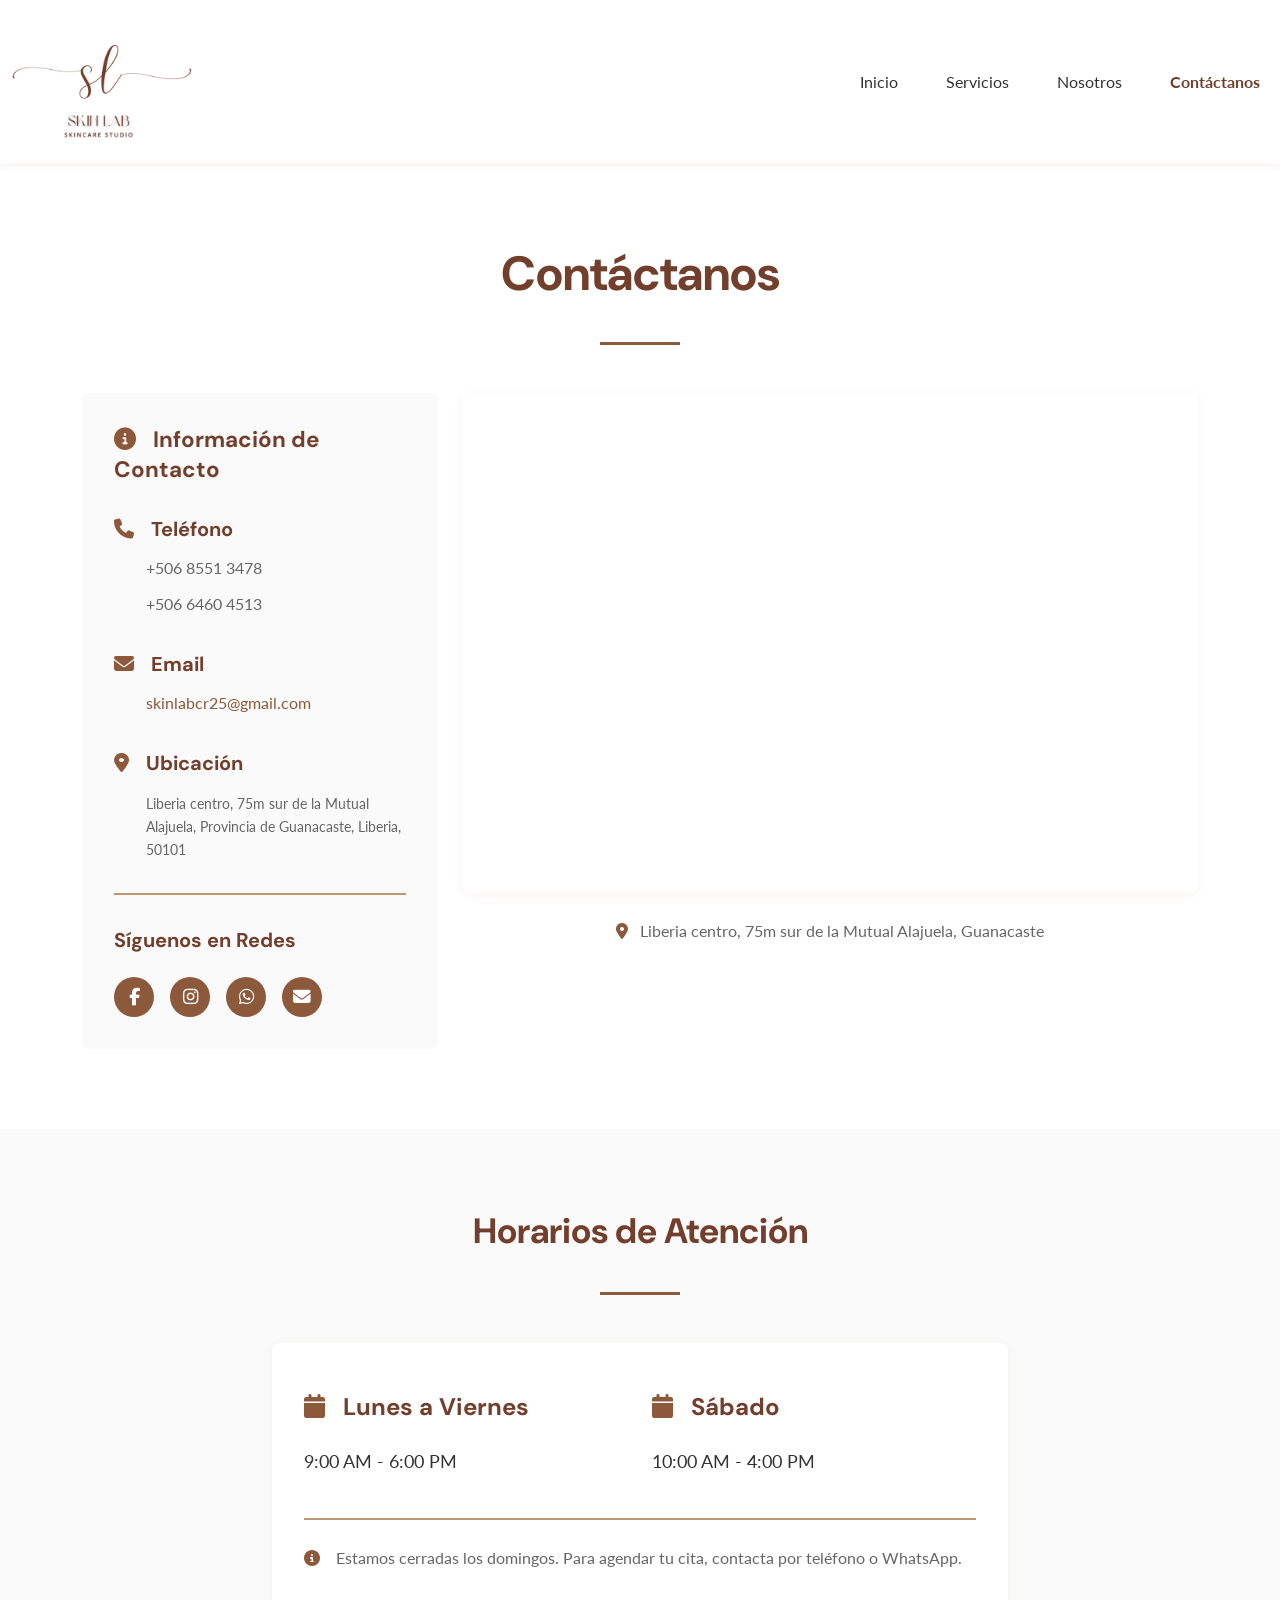
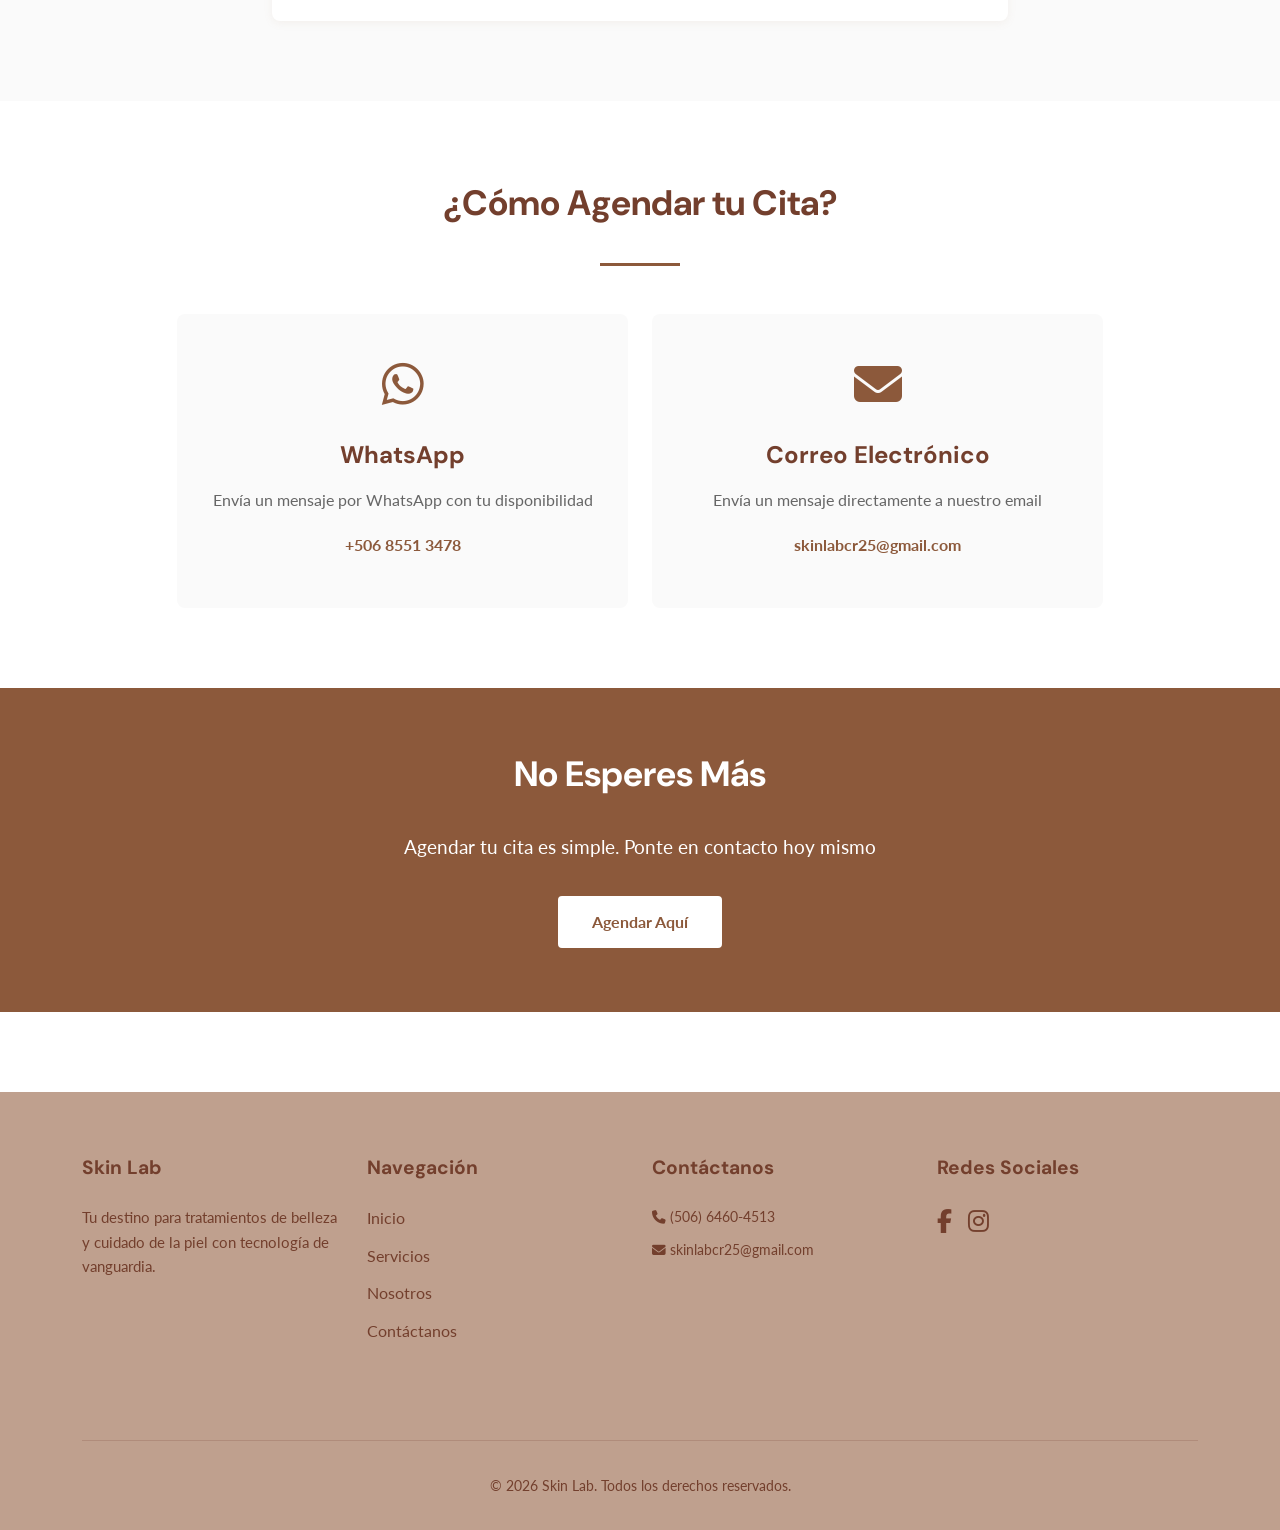
==== commit ed5c07b7: "Agregue logo y corrige espacio en foto de fundadoras" ====
--- a/contacto.html
+++ b/contacto.html
@@ -21,7 +21,7 @@
   <nav class="navbar navbar-expand-lg navbar-light sticky-top">
     <div class="container-fluid">
       <a class="navbar-brand" href="index.html">
-        <i class="fas fa-leaf"></i> Skin Lab
+        <img style="width: 180px;" src="images/logo_skin_lab.png" alt="Logo de skin_lab" srcset="">
       </a>
       <button class="navbar-toggler" type="button" data-bs-toggle="collapse" data-bs-target="#navbarNav" 
               aria-controls="navbarNav" aria-expanded="false" aria-label="Toggle navigation">
@@ -52,7 +52,7 @@
   <section class="contact-section">
     <div class="container">
       <div class="section-title">
-        <h2>Ponte en Contacto con Nosotras</h2>
+        <h1>Contáctanos</h1>
       </div>
 
       <div class="row">
@@ -251,7 +251,7 @@
           <h5>Contáctanos</h5>
           <div class="footer-contact">
             <p><i class="fas fa-phone"></i> (506) 6460-4513</p>
-            <p><i class="fas fa-envelope"></i> info@skinlab.com</p>
+            <p><i class="fas fa-envelope"></i> skinlabcr25@gmail.com</p>
           </div>
         </div>
 
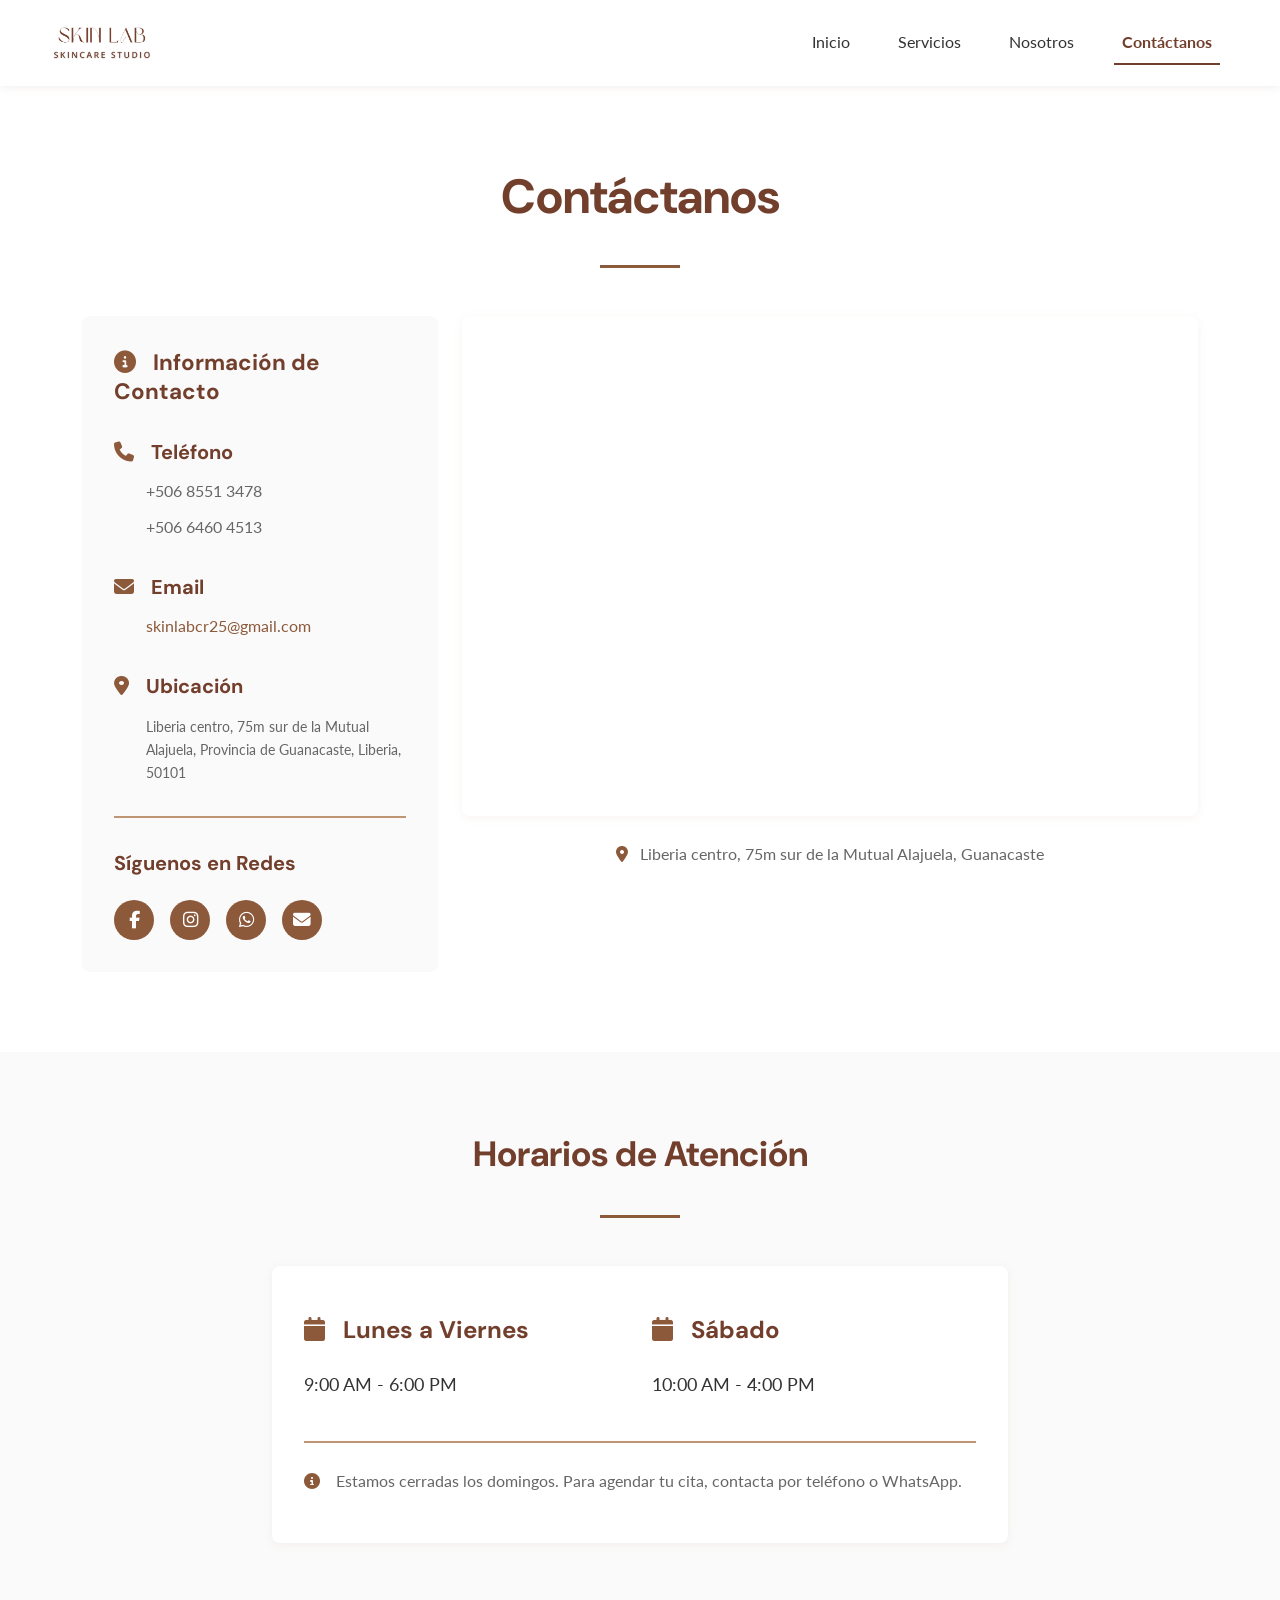
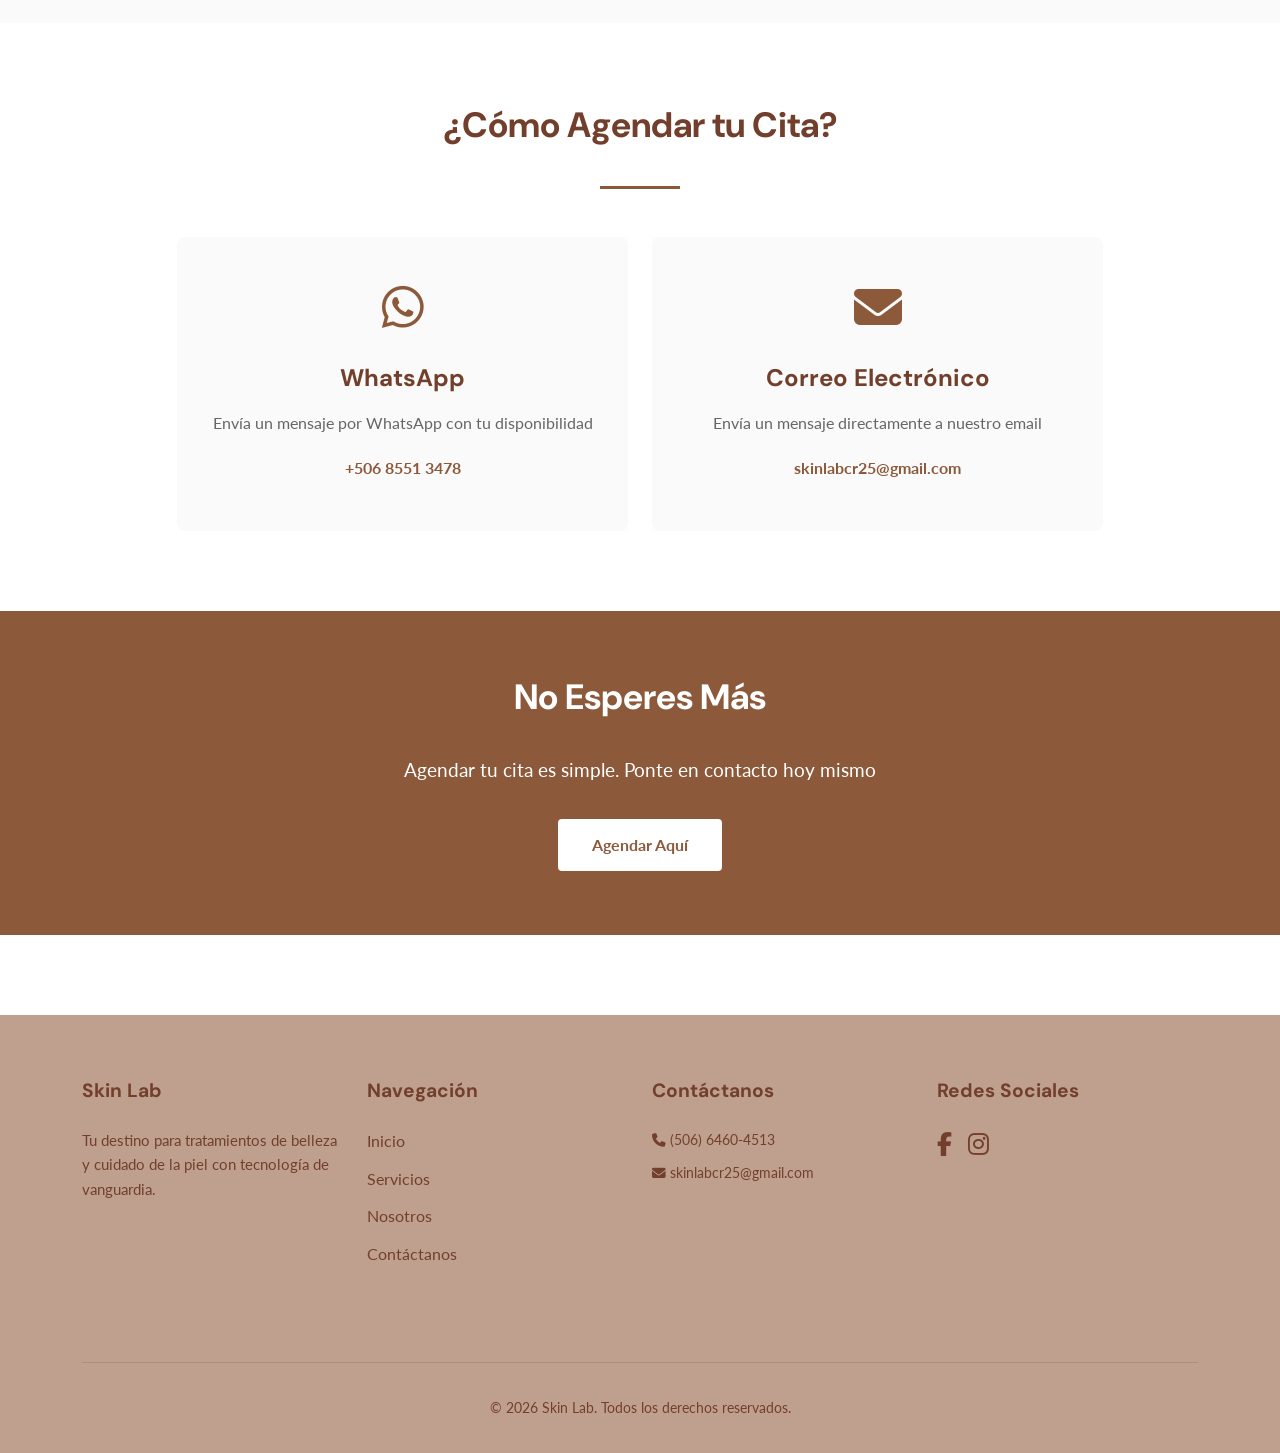
==== commit c0af1f0e: "Cambios finales" ====
--- a/contacto.html
+++ b/contacto.html
@@ -4,7 +4,9 @@
   <meta charset="UTF-8">
   <meta name="viewport" content="width=device-width, initial-scale=1.0">
   <title>Contacto - Skin Lab</title>
-  
+   <!-- Logo -->
+  <link rel="icon" href="images/logo.png" type="image/png">
+
   <!-- Bootstrap 5 CSS -->
   <link href="https://cdn.jsdelivr.net/npm/bootstrap@5.3.0/dist/css/bootstrap.min.css" rel="stylesheet">
   
@@ -19,9 +21,9 @@
        HEADER Y NAVEGACIÓN
        ============================================ -->
   <nav class="navbar navbar-expand-lg navbar-light sticky-top">
-    <div class="container-fluid">
+    <div class="container-fluid me-5">
       <a class="navbar-brand" href="index.html">
-        <img style="width: 180px;" src="images/logo_skin_lab.png" alt="Logo de skin_lab" srcset="">
+       <img style="width: 180px;" src="images/image.png" alt="Logo de skin_lab" srcset="">
       </a>
       <button class="navbar-toggler" type="button" data-bs-toggle="collapse" data-bs-target="#navbarNav" 
               aria-controls="navbarNav" aria-expanded="false" aria-label="Toggle navigation">
@@ -39,7 +41,7 @@
             <a class="nav-link" href="nosotros.html">Nosotros</a>
           </li>
           <li class="nav-item">
-            <a class="nav-link active" href="contacto.html">Contáctanos</a>
+            <a class="nav-link active border-bottom border-2 marron" href="contacto.html">Contáctanos</a>
           </li>
         </ul>
       </div>
--- a/css/style.css
+++ b/css/style.css
@@ -80,6 +80,9 @@
   line-height: 1.8;
 }
 
+.marron{
+  border-color: var(--color-primary-dark)!important;
+}
 /* ============================================
    HEADER Y NAVEGACIÓN
    ============================================ */
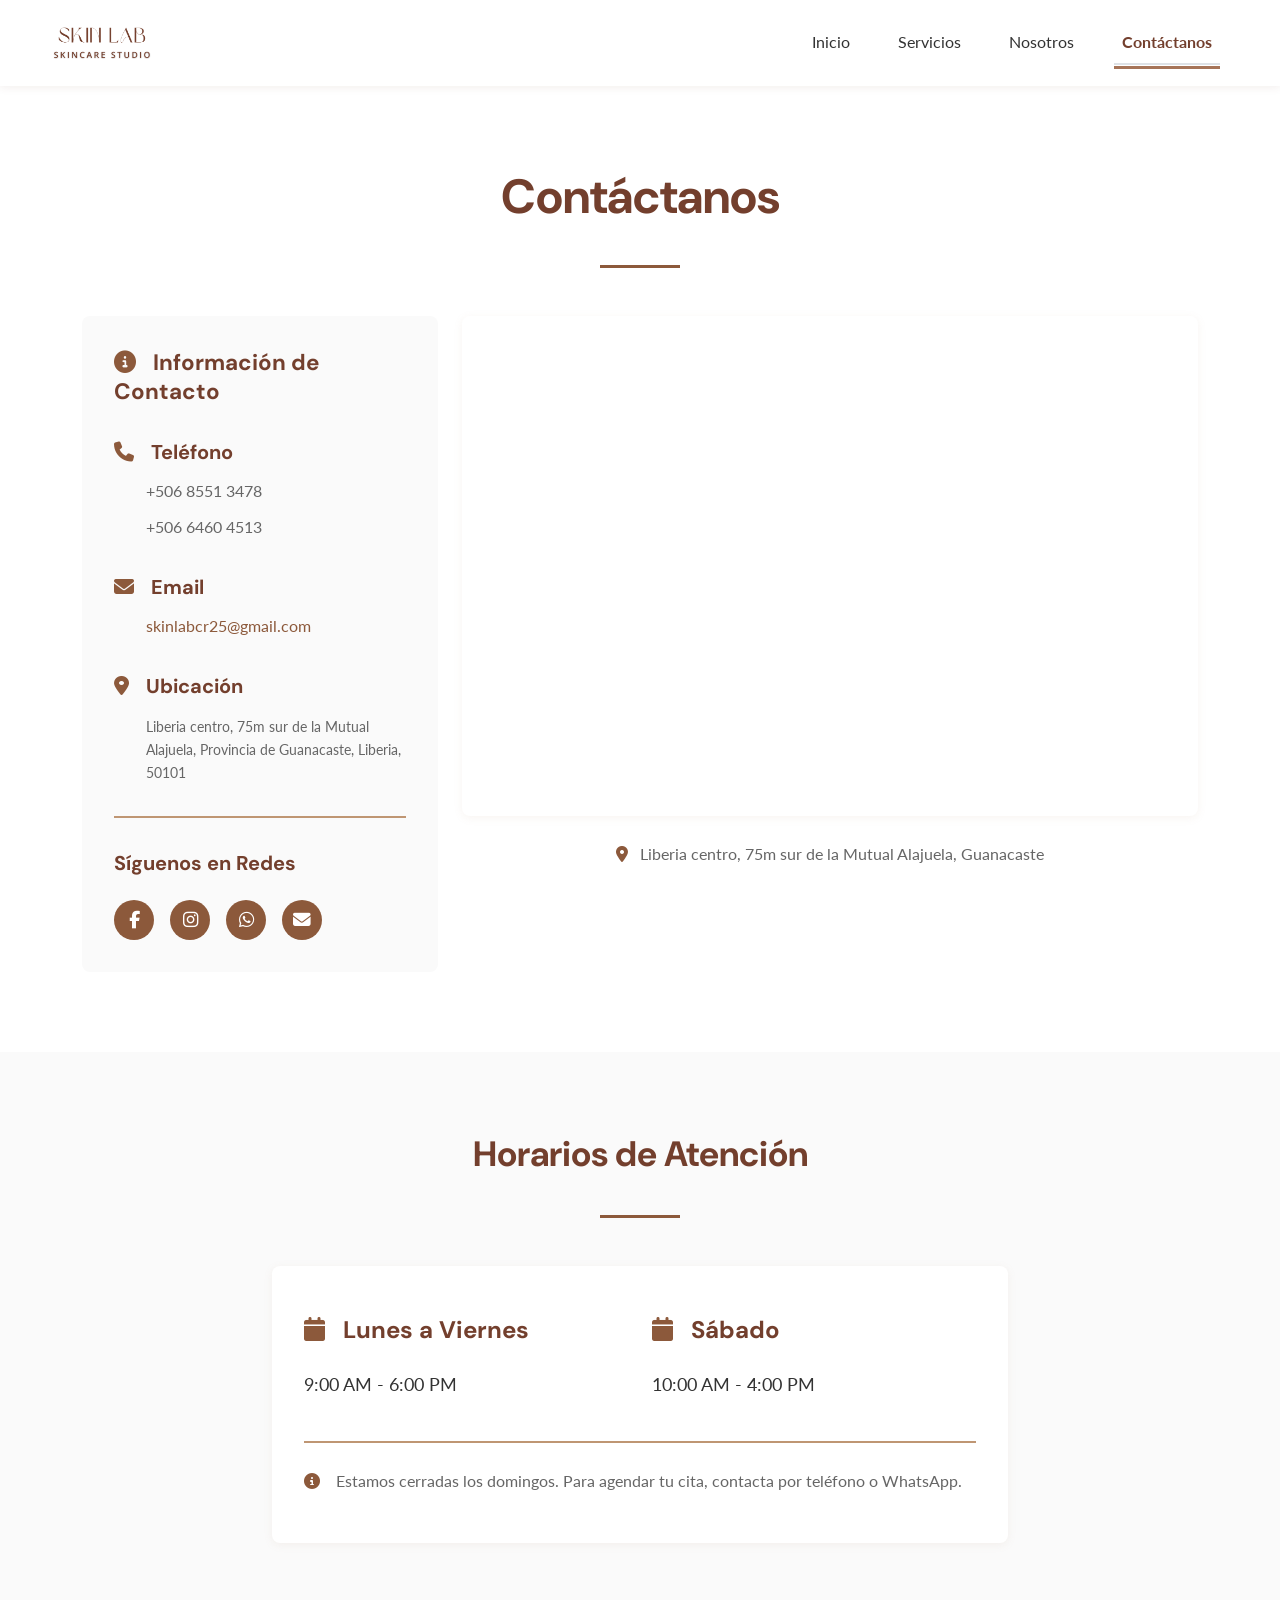
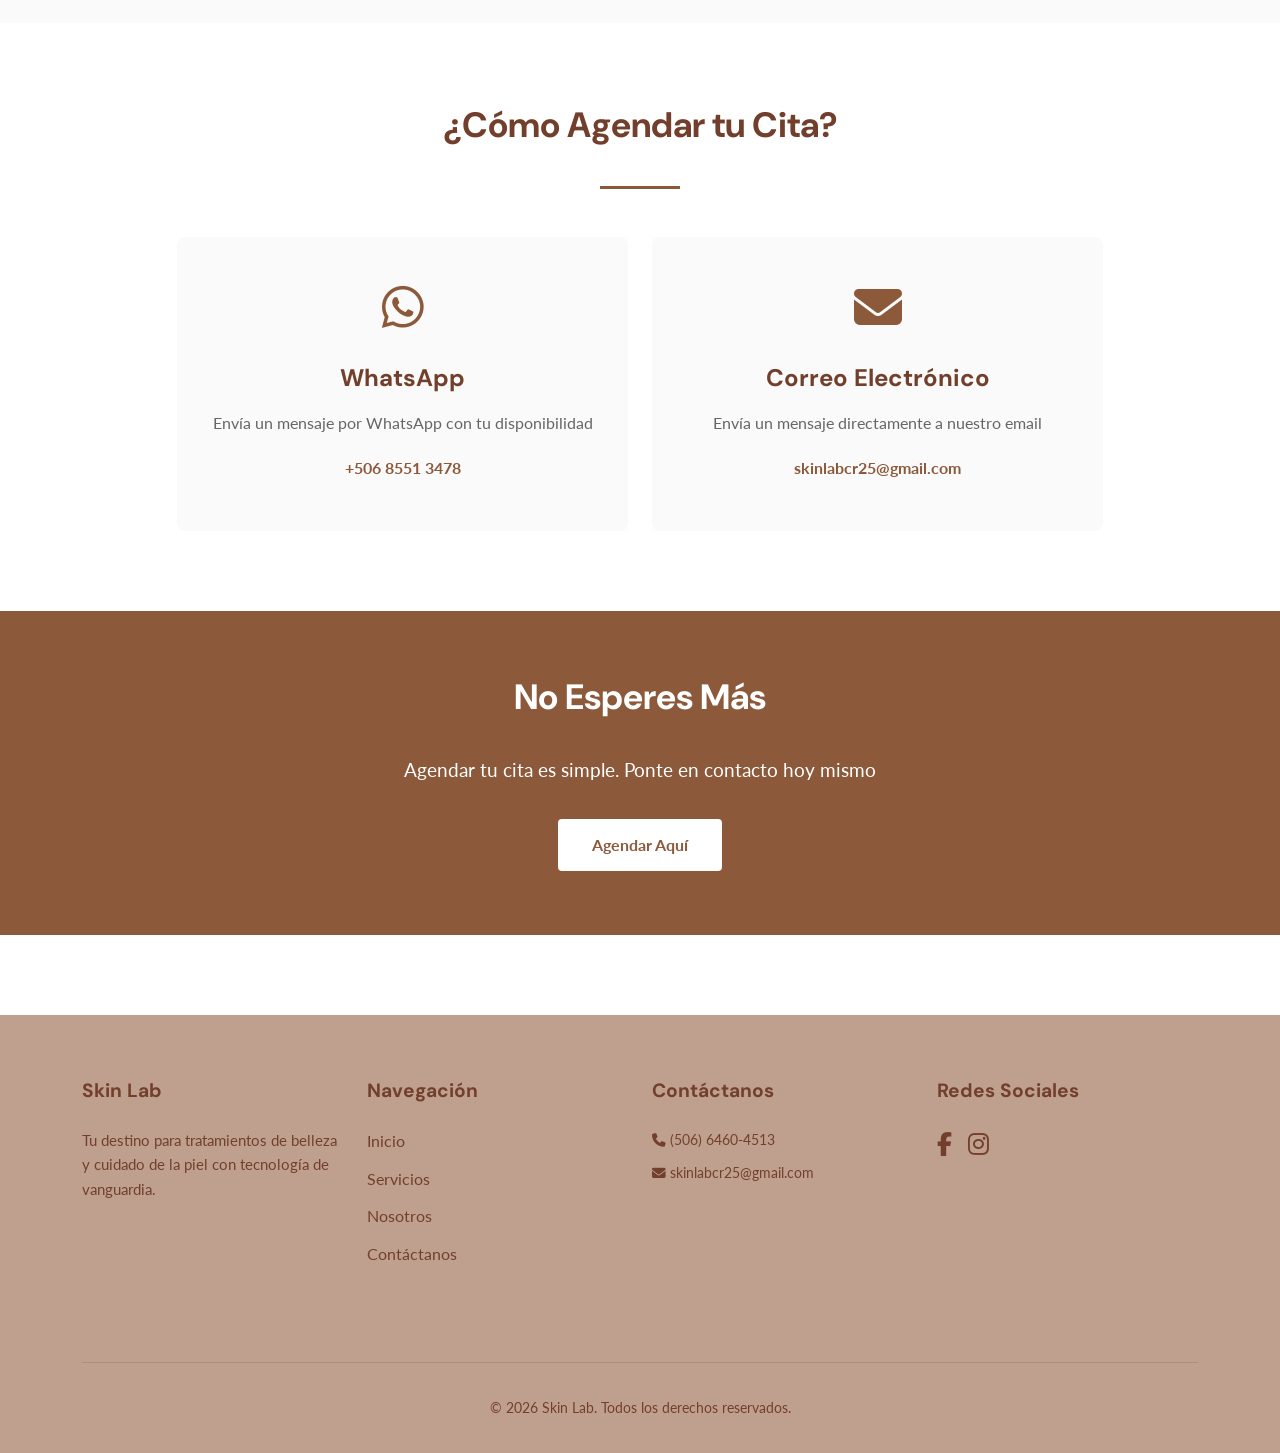
==== commit 00ab002b: "Barra de menú" ====
--- a/contacto.html
+++ b/contacto.html
@@ -41,7 +41,7 @@
             <a class="nav-link" href="nosotros.html">Nosotros</a>
           </li>
           <li class="nav-item">
-            <a class="nav-link active border-bottom border-2 marron" href="contacto.html">Contáctanos</a>
+            <a class="nav-link active border-bottom border-2" href="contacto.html">Contáctanos</a>
           </li>
         </ul>
       </div>
--- a/css/style.css
+++ b/css/style.css
@@ -86,6 +86,30 @@
 /* ============================================
    HEADER Y NAVEGACIÓN
    ============================================ */
+   @media (min-width: 992px) {
+    .navbar .nav-link.active::after {
+      content: "";
+      position: absolute;
+      left: 0;
+      bottom: -6px;
+      width: 100%;
+      height: 3px;
+      background-color: var(--color-complementary-1);
+    }
+  }
+  
+  /* Móvil */
+  @media (max-width: 991px) {
+    .navbar .nav-link.active {
+      border-left: 4px solid var(--color-primary-dark);
+      padding-left: 10px;
+    }
+  }
+
+
+
+
+
 .navbar {
   background-color: var(--color-white);
   box-shadow: 0 2px 8px rgba(115, 63, 45, 0.08);
